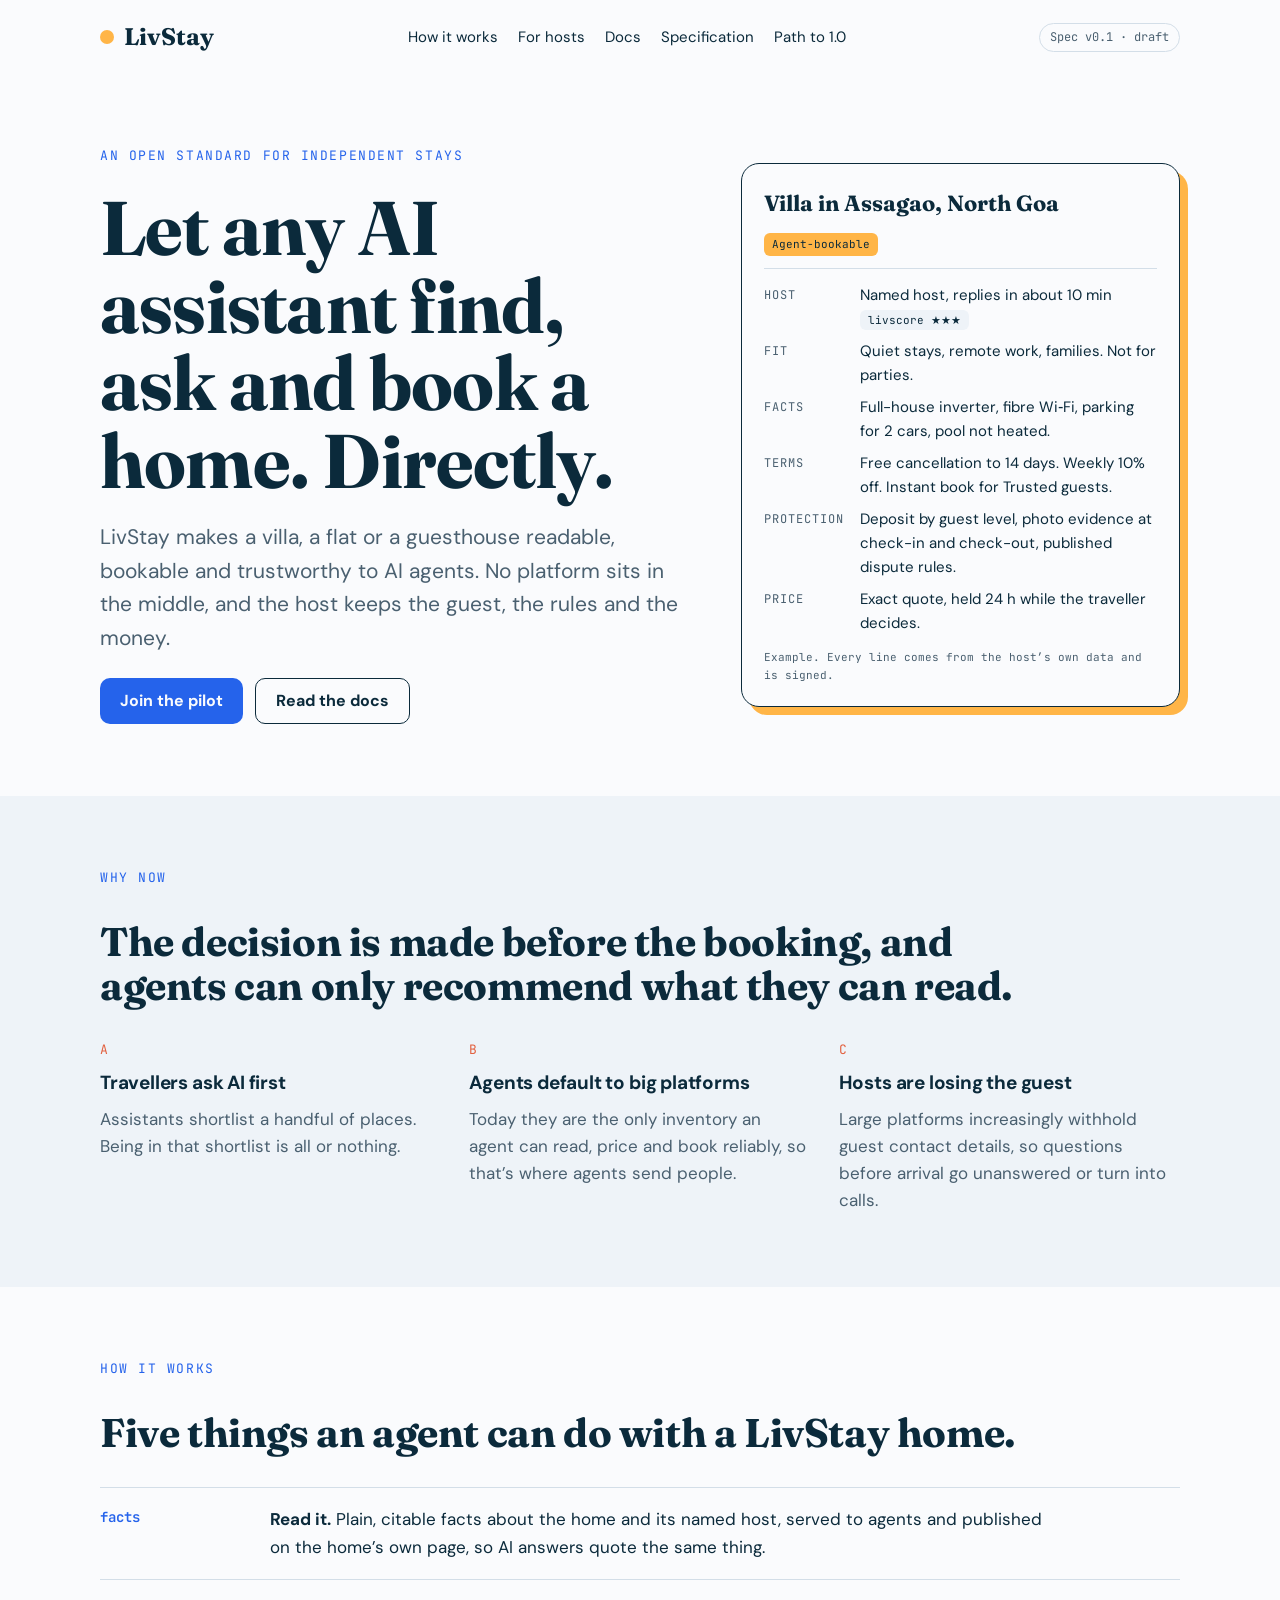
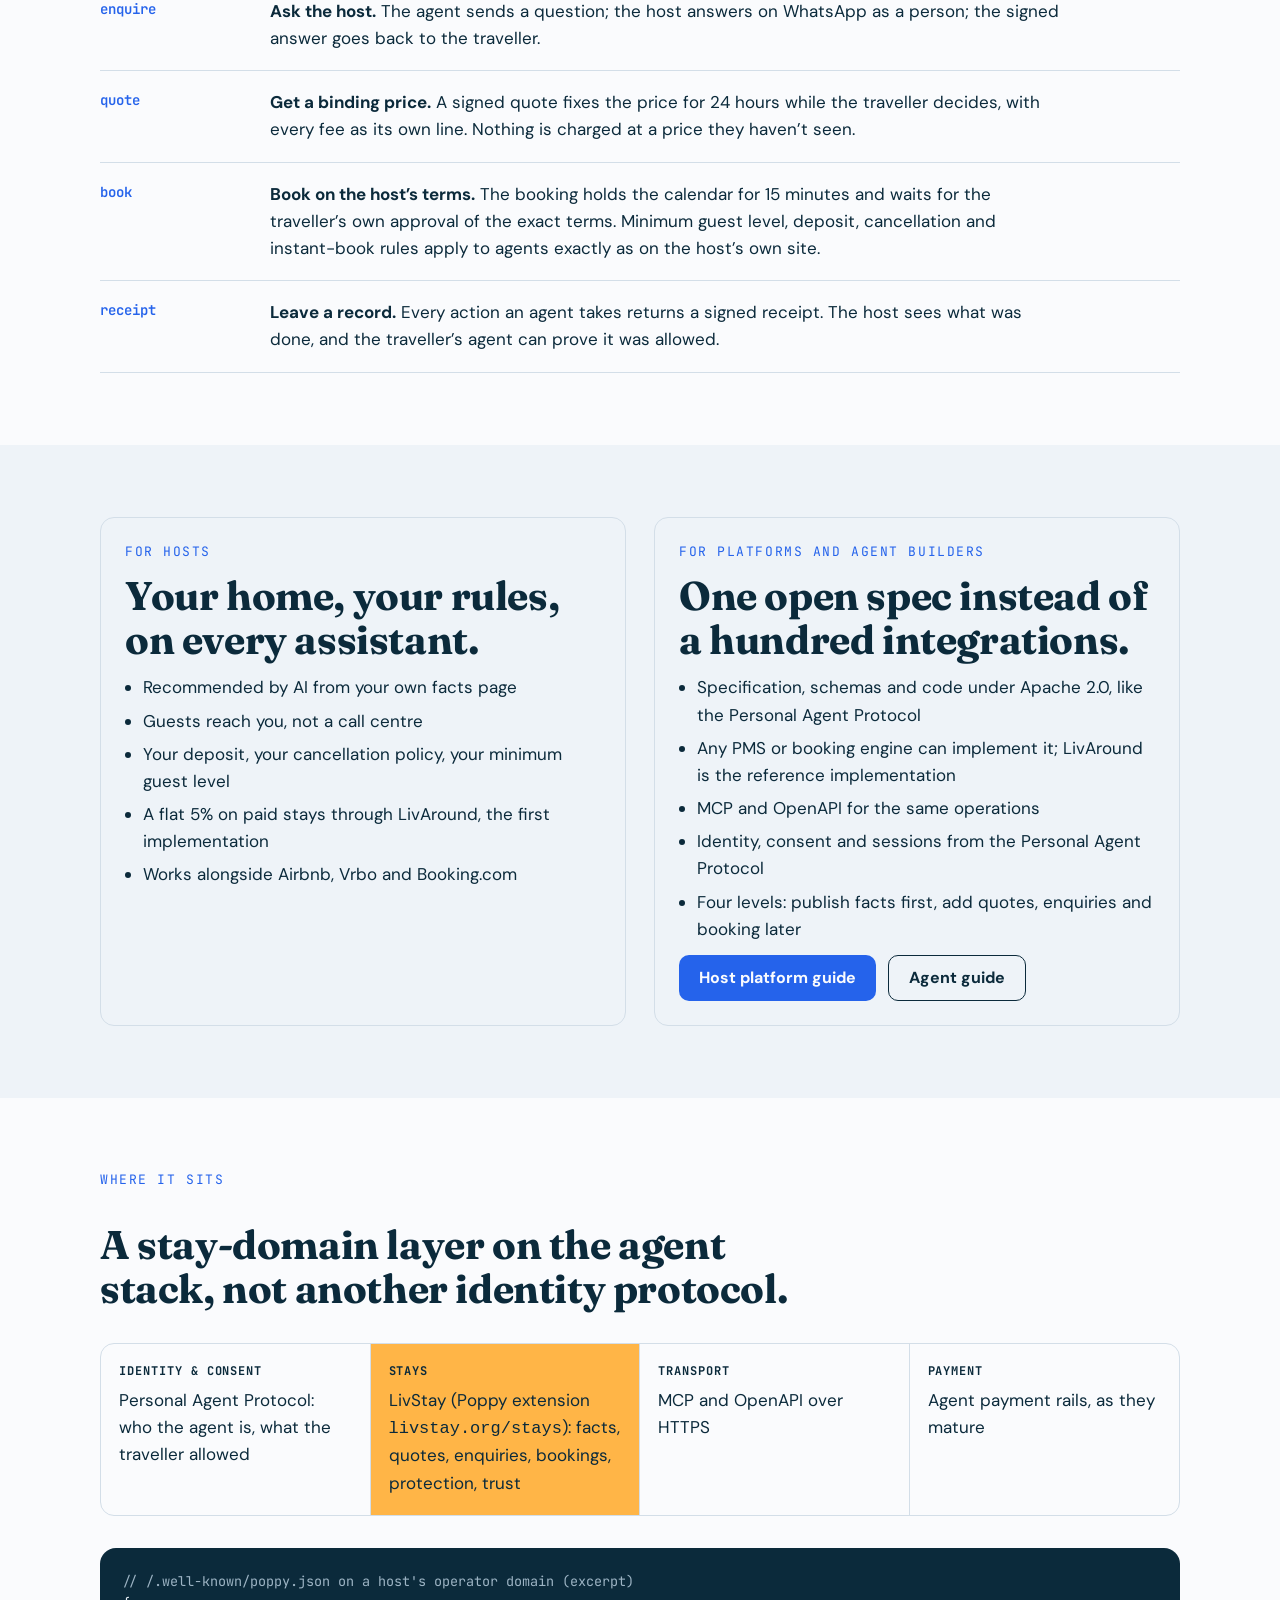
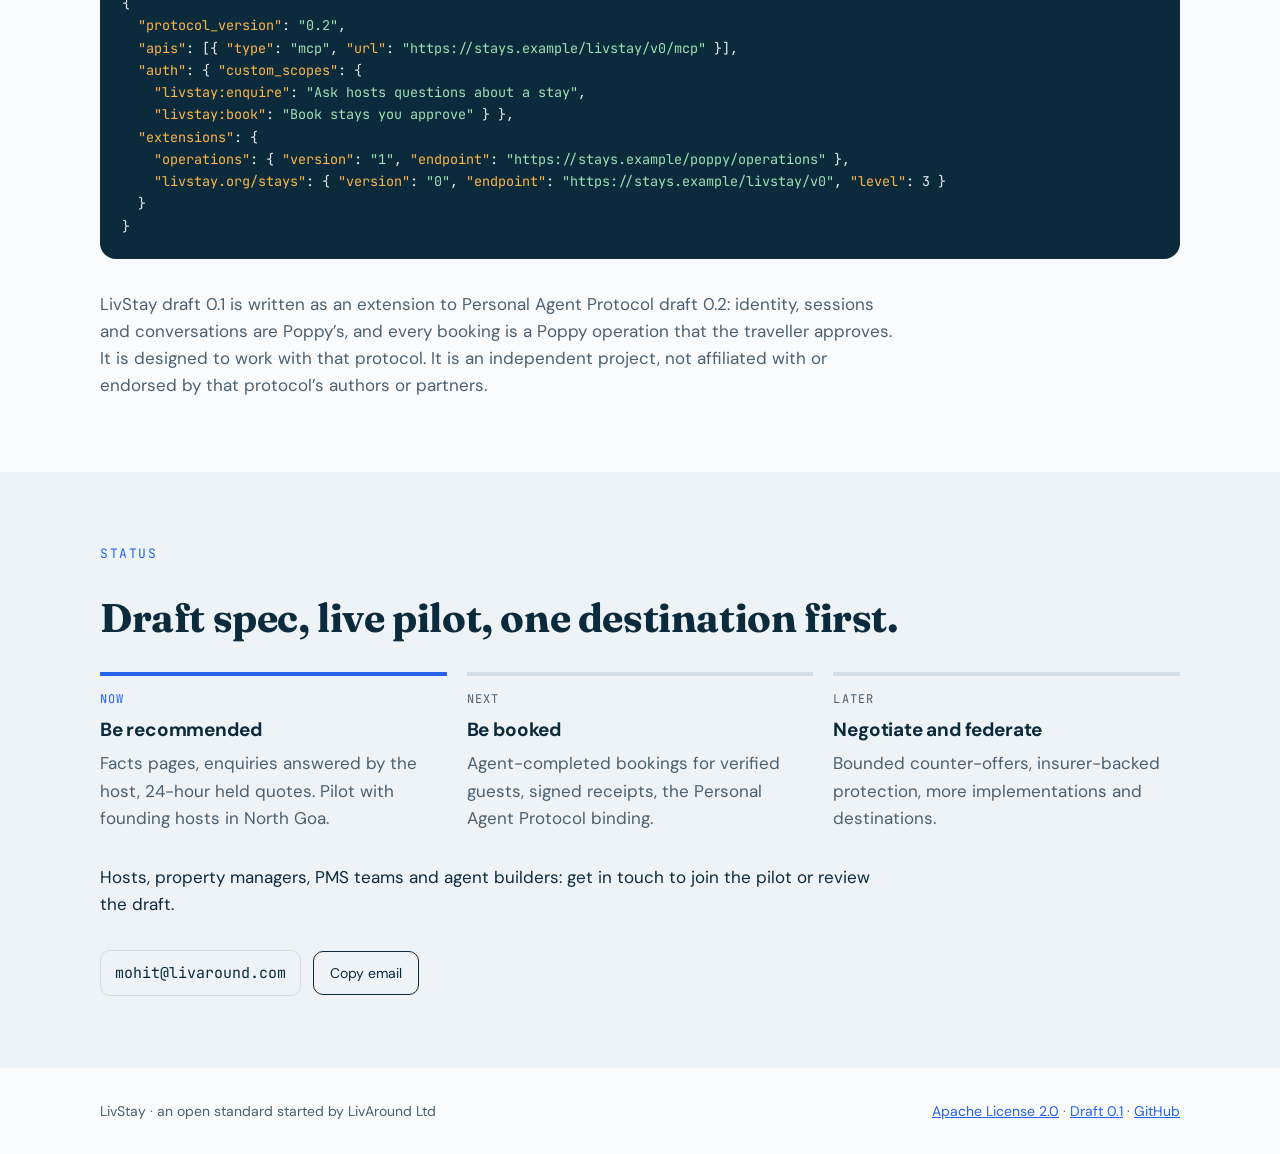
==== site/index.html @ ccd011f9 "Add LivStay draft 0.1, docs and the livstay.org site - spec/livstay-0.1.md: the specification, a Pop" ====
<!doctype html>
<html lang="en"><head><meta charset="utf-8"><meta name="viewport" content="width=device-width, initial-scale=1, viewport-fit=cover">
<link rel="canonical" href="https://livstay.org/">
<title>LivStay</title>
<meta name="claude:viewport-fit-sides" content="cover">
<meta name="description" content="LivStay is an open standard that makes independent homes readable, bookable and trustworthy to any AI assistant, with no platform in the middle.">
<link rel="preconnect" href="https://fonts.googleapis.com">
<link rel="stylesheet" href="https://fonts.googleapis.com/css2?family=Fraunces:opsz,wght@9..144,500;9..144,700&family=DM+Sans:opsz,wght@9..40,400;9..40,500;9..40,700&family=JetBrains+Mono:wght@400;600&display=swap">
<style>
html{padding-top:env(safe-area-inset-top,0px);padding-bottom:env(safe-area-inset-bottom,0px)}
/* Layout: one reading column with a wide "house facts" card and a manifest panel; sections as horizontal bands */
:root{
  --bg:#FAFBFD; --bg-2:#EEF3F8; --fg:#0B2A3B; --muted:#4A6070; --rule:#D3DEE8;
  --accent:#2563EB; --accent-ink:#FAFBFD; --sun:#FFB547; --sun-ink:#0B2A3B; --coral:#E2603F;
  --panel:#0B2A3B; --panel-fg:#E6EEF4; --panel-muted:#9DB4C4; --code-key:#FFB547; --code-str:#9FE0B6;
  --display:'Fraunces', Georgia, 'Times New Roman', serif;
  --body:'DM Sans', system-ui, -apple-system, 'Segoe UI', Arial, sans-serif;
  --mono:'JetBrains Mono', ui-monospace, 'Courier New', monospace;
}
@media (prefers-color-scheme: dark){:root:not([data-theme="light"]){
  --bg:#0A1C27; --bg-2:#0F2533; --fg:#E6EEF4; --muted:#A8BCCB; --rule:#24404F;
  --accent:#6EA0FF; --accent-ink:#0A1C27; --sun:#FFC46B; --sun-ink:#0A1C27; --coral:#FF8A6B;
  --panel:#122E3E; --panel-fg:#E6EEF4; --panel-muted:#9DB4C4; --code-key:#FFC46B; --code-str:#9FE0B6;
  color-scheme:dark }}
:root[data-theme="dark"]{
  --bg:#0A1C27; --bg-2:#0F2533; --fg:#E6EEF4; --muted:#A8BCCB; --rule:#24404F;
  --accent:#6EA0FF; --accent-ink:#0A1C27; --sun:#FFC46B; --sun-ink:#0A1C27; --coral:#FF8A6B;
  --panel:#122E3E; --panel-fg:#E6EEF4; --panel-muted:#9DB4C4; --code-key:#FFC46B; --code-str:#9FE0B6;
  color-scheme:dark }
*{box-sizing:border-box}
body{background:var(--bg);color:var(--fg);font-family:var(--body);font-size:17px;line-height:1.6;margin:0}
a{color:var(--accent)} a:focus-visible,button:focus-visible{outline:3px solid var(--sun);outline-offset:2px}
.band{padding-left:max(16px,env(safe-area-inset-left,0px));padding-right:max(16px,env(safe-area-inset-right,0px))}
.band.alt{background:var(--bg-2)}
.wrap{max-width:1080px;margin:0 auto;padding-block:72px;display:flex;flex-direction:column;gap:32px}
.eyebrow{font-family:var(--mono);font-size:13px;letter-spacing:.12em;text-transform:uppercase;color:var(--accent);margin:0}
h1,h2,h3{font-family:var(--display);font-weight:700;margin:0;text-wrap:balance;letter-spacing:-.01em}
h1{font-size:clamp(40px,6.2vw,76px);line-height:1.02}
h2{font-size:clamp(28px,3.4vw,40px);line-height:1.1}
h3{font-family:var(--body);font-size:19px;line-height:1.3}
p{margin:0;max-width:66ch}
.lede{font-size:clamp(18px,2vw,21px);color:var(--muted)}
.muted{color:var(--muted)}
nav.top .wrap{padding-block:18px;flex-direction:row;align-items:center;justify-content:space-between;gap:16px;flex-wrap:wrap}
.mark{font-family:var(--display);font-weight:700;font-size:24px;color:var(--fg);text-decoration:none;display:flex;align-items:center;gap:10px}
.mark i{width:14px;height:14px;border-radius:50%;background:var(--sun);display:inline-block}
.navlinks{display:flex;gap:20px;flex-wrap:wrap;font-size:15px}
.navlinks a{color:var(--fg);text-decoration:none}
.status{font-family:var(--mono);font-size:12px;padding:4px 10px;border:1px solid var(--rule);border-radius:999px;color:var(--muted)}
.hero{display:grid;grid-template-columns:minmax(0,1.15fr) minmax(0,.85fr);gap:48px;align-items:center}
@media (max-width:860px){.hero{grid-template-columns:minmax(0,1fr)}}
.hero-copy{display:flex;flex-direction:column;gap:22px;min-width:0}
.cta{display:flex;gap:12px;flex-wrap:wrap}
.btn{display:inline-flex;align-items:center;min-height:46px;padding:0 20px;border-radius:10px;font-weight:700;text-decoration:none;font-size:16px}
.btn.primary{background:var(--accent);color:var(--accent-ink)}
.btn.ghost{border:1.5px solid var(--fg);color:var(--fg)}
/* the house-facts card: the one bold object on the page */
.facts{background:var(--bg);border:1.5px solid var(--fg);border-radius:18px;padding:22px;display:flex;flex-direction:column;gap:14px;min-width:0;box-shadow:8px 8px 0 var(--sun)}
.facts header{display:flex;justify-content:space-between;align-items:baseline;gap:12px;border-bottom:1px solid var(--rule);padding-bottom:12px;flex-wrap:wrap}
.facts header b{font-family:var(--display);font-size:22px}
.facts dl{display:grid;grid-template-columns:auto minmax(0,1fr);gap:8px 16px;margin:0;font-size:15px}
.facts dt{font-family:var(--mono);font-size:12px;text-transform:uppercase;letter-spacing:.08em;color:var(--muted);padding-top:3px}
.facts dd{margin:0}
.chip{font-family:var(--mono);font-size:11px;padding:3px 8px;border-radius:6px;background:var(--bg-2);color:var(--fg)}
.chip.ok{background:var(--sun);color:var(--sun-ink)}
.facts small{font-family:var(--mono);font-size:11px;color:var(--muted)}
.grid3{display:grid;grid-template-columns:repeat(3,minmax(0,1fr));gap:28px}
.grid2{display:grid;grid-template-columns:repeat(2,minmax(0,1fr));gap:28px}
@media (max-width:760px){.grid3,.grid2{grid-template-columns:minmax(0,1fr)}}
.col{display:flex;flex-direction:column;gap:10px;min-width:0}
.col .n{font-family:var(--mono);font-size:13px;color:var(--coral)}
.flow{list-style:none;margin:0;padding:0;display:flex;flex-direction:column;border-top:1px solid var(--rule)}
.flow li{display:grid;grid-template-columns:150px minmax(0,1fr);gap:20px;padding:18px 0;border-bottom:1px solid var(--rule)}
@media (max-width:600px){.flow li{grid-template-columns:minmax(0,1fr);gap:6px}}
.flow code{font-family:var(--mono);font-size:14px;color:var(--accent);font-weight:600}
.panel{background:var(--panel);color:var(--panel-fg);border-radius:16px;padding:22px;overflow-x:auto;min-width:0}
.panel pre{margin:0;font-family:var(--mono);font-size:13.5px;line-height:1.65;white-space:pre}
.k{color:var(--code-key)} .s{color:var(--code-str)} .c{color:var(--panel-muted)}
.who{display:flex;flex-direction:column;gap:12px;padding:24px;border:1px solid var(--rule);border-radius:14px;min-width:0}
.who ul{margin:0;padding-left:18px;display:flex;flex-direction:column;gap:6px}
.stack{display:grid;grid-template-columns:repeat(4,minmax(0,1fr));gap:0;border:1px solid var(--rule);border-radius:14px;overflow:hidden}
@media (max-width:760px){.stack{grid-template-columns:minmax(0,1fr)}}
.stack div{padding:18px;border-right:1px solid var(--rule);display:flex;flex-direction:column;gap:6px;min-width:0}
.stack div:last-child{border-right:none}
@media (max-width:760px){.stack div{border-right:none;border-bottom:1px solid var(--rule)}.stack div:last-child{border-bottom:none}}
.stack div.us{background:var(--sun);color:var(--sun-ink)}
.stack b{font-family:var(--mono);font-size:12px;text-transform:uppercase;letter-spacing:.08em}
.roadmap{display:grid;grid-template-columns:repeat(3,minmax(0,1fr));gap:20px}
@media (max-width:760px){.roadmap{grid-template-columns:minmax(0,1fr)}}
.phase{border-top:4px solid var(--rule);padding-top:14px;display:flex;flex-direction:column;gap:8px}
.phase.now{border-top-color:var(--accent)}
.phase .tag{font-family:var(--mono);font-size:12px;letter-spacing:.1em;color:var(--muted)}
.phase.now .tag{color:var(--accent)}
.contact{display:flex;gap:12px;align-items:center;flex-wrap:wrap}
.contact code{font-family:var(--mono);font-size:15px;padding:10px 14px;border:1px solid var(--rule);border-radius:10px;user-select:all}
button.copy{font:inherit;font-size:14px;min-height:44px;padding:0 16px;border-radius:10px;border:1.5px solid var(--fg);background:transparent;color:var(--fg);cursor:pointer}
footer .wrap{padding-block:32px;flex-direction:row;justify-content:space-between;flex-wrap:wrap;gap:12px;font-size:14px;color:var(--muted)}
</style>

<nav class="top band"><div class="wrap">
  <a class="mark" href="#top"><i aria-hidden="true"></i>LivStay</a>
  <div class="navlinks"><a href="#how">How it works</a><a href="#hosts">For hosts</a><a href="docs/introduction.html">Docs</a><a href="docs/specification.html">Specification</a><a href="docs/path-to-1.html">Path to 1.0</a></div>
  <span class="status">Spec v0.1 · draft</span>
</div></nav>

<header class="band" id="top"><div class="wrap">
  <div class="hero">
    <div class="hero-copy">
      <p class="eyebrow">An open standard for independent stays</p>
      <h1>Let any AI assistant find, ask and book a home. Directly.</h1>
      <p class="lede">LivStay makes a villa, a flat or a guesthouse readable, bookable and trustworthy to AI agents. No platform sits in the middle, and the host keeps the guest, the rules and the money.</p>
      <div class="cta">
        <a class="btn primary" href="#status">Join the pilot</a>
        <a class="btn ghost" href="docs/introduction.html">Read the docs</a>
      </div>
    </div>
    <article class="facts" aria-label="Example: what an agent reads about a home">
      <header><b>Villa in Assagao, North Goa</b><span class="chip ok">Agent-bookable</span></header>
      <dl>
        <dt>Host</dt><dd>Named host, replies in about 10 min <span class="chip">livscore ★★★</span></dd>
        <dt>Fit</dt><dd>Quiet stays, remote work, families. Not for parties.</dd>
        <dt>Facts</dt><dd>Full-house inverter, fibre Wi‑Fi, parking for 2 cars, pool not heated.</dd>
        <dt>Terms</dt><dd>Free cancellation to 14 days. Weekly 10% off. Instant book for Trusted guests.</dd>
        <dt>Protection</dt><dd>Deposit by guest level, photo evidence at check-in and check-out, published dispute rules.</dd>
        <dt>Price</dt><dd>Exact quote, held 24 h while the traveller decides.</dd>
      </dl>
      <small>Example. Every line comes from the host’s own data and is signed.</small>
    </article>
  </div>
</div></header>

<section class="band alt" aria-labelledby="why-h"><div class="wrap">
  <p class="eyebrow">Why now</p>
  <h2 id="why-h">The decision is made before the booking, and agents can only recommend what they can read.</h2>
  <div class="grid3">
    <div class="col"><span class="n">A</span><h3>Travellers ask AI first</h3><p class="muted">Assistants shortlist a handful of places. Being in that shortlist is all or nothing.</p></div>
    <div class="col"><span class="n">B</span><h3>Agents default to big platforms</h3><p class="muted">Today they are the only inventory an agent can read, price and book reliably, so that’s where agents send people.</p></div>
    <div class="col"><span class="n">C</span><h3>Hosts are losing the guest</h3><p class="muted">Large platforms increasingly withhold guest contact details, so questions before arrival go unanswered or turn into calls.</p></div>
  </div>
</div></section>

<section class="band" id="how" aria-labelledby="how-h"><div class="wrap">
  <p class="eyebrow">How it works</p>
  <h2 id="how-h">Five things an agent can do with a LivStay home.</h2>
  <ol class="flow">
    <li><code>facts</code><p><b>Read it.</b> Plain, citable facts about the home and its named host, served to agents and published on the home’s own page, so AI answers quote the same thing.</p></li>
    <li><code>enquire</code><p><b>Ask the host.</b> The agent sends a question; the host answers on WhatsApp as a person; the signed answer goes back to the traveller.</p></li>
    <li><code>quote</code><p><b>Get a binding price.</b> A signed quote fixes the price for 24 hours while the traveller decides, with every fee as its own line. Nothing is charged at a price they haven’t seen.</p></li>
    <li><code>book</code><p><b>Book on the host’s terms.</b> The booking holds the calendar for 15 minutes and waits for the traveller’s own approval of the exact terms. Minimum guest level, deposit, cancellation and instant-book rules apply to agents exactly as on the host’s own site.</p></li>
    <li><code>receipt</code><p><b>Leave a record.</b> Every action an agent takes returns a signed receipt. The host sees what was done, and the traveller’s agent can prove it was allowed.</p></li>
  </ol>
</div></section>

<section class="band alt" id="hosts" aria-labelledby="hosts-h"><div class="wrap">
  <div class="grid2">
    <div class="who">
      <p class="eyebrow">For hosts</p>
      <h2 id="hosts-h">Your home, your rules, on every assistant.</h2>
      <ul>
        <li>Recommended by AI from your own facts page</li>
        <li>Guests reach you, not a call centre</li>
        <li>Your deposit, your cancellation policy, your minimum guest level</li>
        <li>A flat 5% on paid stays through LivAround, the first implementation</li>
        <li>Works alongside Airbnb, Vrbo and Booking.com</li>
      </ul>
    </div>
    <div class="who" id="builders">
      <p class="eyebrow">For platforms and agent builders</p>
      <h2>One open spec instead of a hundred integrations.</h2>
      <ul>
        <li>Specification, schemas and code under Apache 2.0, like the Personal Agent Protocol</li>
        <li>Any PMS or booking engine can implement it; LivAround is the reference implementation</li>
        <li>MCP and OpenAPI for the same operations</li>
        <li>Identity, consent and sessions from the Personal Agent Protocol</li>
        <li>Four levels: publish facts first, add quotes, enquiries and booking later</li>
      </ul>
      <div class="cta"><a class="btn primary" href="docs/guide-host-platforms.html">Host platform guide</a><a class="btn ghost" href="docs/guide-agents.html">Agent guide</a></div>
    </div>
  </div>
</div></section>

<section class="band" aria-labelledby="stack-h"><div class="wrap">
  <p class="eyebrow">Where it sits</p>
  <h2 id="stack-h">A stay-domain layer on the agent stack, not another identity protocol.</h2>
  <div class="stack" role="list">
    <div role="listitem"><b>Identity & consent</b><span>Personal Agent Protocol: who the agent is, what the traveller allowed</span></div>
    <div role="listitem" class="us"><b>Stays</b><span>LivStay (Poppy extension <code>livstay.org/stays</code>): facts, quotes, enquiries, bookings, protection, trust</span></div>
    <div role="listitem"><b>Transport</b><span>MCP and OpenAPI over HTTPS</span></div>
    <div role="listitem"><b>Payment</b><span>Agent payment rails, as they mature</span></div>
  </div>
  <div class="panel" aria-label="Example discovery file">
<pre><span class="c">// /.well-known/poppy.json on a host's operator domain (excerpt)</span>
{
  <span class="k">"protocol_version"</span>: <span class="s">"0.2"</span>,
  <span class="k">"apis"</span>: [{ <span class="k">"type"</span>: <span class="s">"mcp"</span>, <span class="k">"url"</span>: <span class="s">"https://stays.example/livstay/v0/mcp"</span> }],
  <span class="k">"auth"</span>: { <span class="k">"custom_scopes"</span>: {
    <span class="k">"livstay:enquire"</span>: <span class="s">"Ask hosts questions about a stay"</span>,
    <span class="k">"livstay:book"</span>: <span class="s">"Book stays you approve"</span> } },
  <span class="k">"extensions"</span>: {
    <span class="k">"operations"</span>: { <span class="k">"version"</span>: <span class="s">"1"</span>, <span class="k">"endpoint"</span>: <span class="s">"https://stays.example/poppy/operations"</span> },
    <span class="k">"livstay.org/stays"</span>: { <span class="k">"version"</span>: <span class="s">"0"</span>, <span class="k">"endpoint"</span>: <span class="s">"https://stays.example/livstay/v0"</span>, <span class="k">"level"</span>: 3 }
  }
}</pre>
  </div>
  <p class="muted">LivStay draft 0.1 is written as an extension to Personal Agent Protocol draft 0.2: identity, sessions and conversations are Poppy’s, and every booking is a Poppy operation that the traveller approves. It is designed to work with that protocol. It is an independent project, not affiliated with or endorsed by that protocol’s authors or partners.</p>
</div></section>

<section class="band alt" id="status" aria-labelledby="status-h"><div class="wrap">
  <p class="eyebrow">Status</p>
  <h2 id="status-h">Draft spec, live pilot, one destination first.</h2>
  <div class="roadmap">
    <div class="phase now"><span class="tag">NOW</span><h3>Be recommended</h3><p class="muted">Facts pages, enquiries answered by the host, 24-hour held quotes. Pilot with founding hosts in North Goa.</p></div>
    <div class="phase"><span class="tag">NEXT</span><h3>Be booked</h3><p class="muted">Agent-completed bookings for verified guests, signed receipts, the Personal Agent Protocol binding.</p></div>
    <div class="phase"><span class="tag">LATER</span><h3>Negotiate and federate</h3><p class="muted">Bounded counter-offers, insurer-backed protection, more implementations and destinations.</p></div>
  </div>
  <p>Hosts, property managers, PMS teams and agent builders: get in touch to join the pilot or review the draft.</p>
  <div class="contact">
    <code id="email">mohit@livaround.com</code>
    <button class="copy" id="copy" type="button">Copy email</button>
    <span class="muted" id="copied" aria-live="polite"></span>
  </div>
</div></section>

<footer class="band"><div class="wrap">
  <span>LivStay · an open standard started by LivAround Ltd</span>
  <span><a href="docs/license.html">Apache License 2.0</a> · <a href="docs/specification.html">Draft 0.1</a> · <a href="https://github.com/livaroundltd/livstay">GitHub</a></span>
</div></footer>

<script>
document.getElementById('copy').addEventListener('click', function(){
  var t = document.getElementById('email').textContent, msg = document.getElementById('copied');
  try {
    navigator.clipboard.writeText(t).then(function(){ msg.textContent = 'Copied'; }, function(){ sel(); });
  } catch(e){ sel(); }
  function sel(){ var r = document.createRange(); r.selectNodeContents(document.getElementById('email')); var s = getSelection(); s.removeAllRanges(); s.addRange(r); msg.textContent = 'Selected, press Ctrl or Cmd + C'; }
});
</script>

</html>
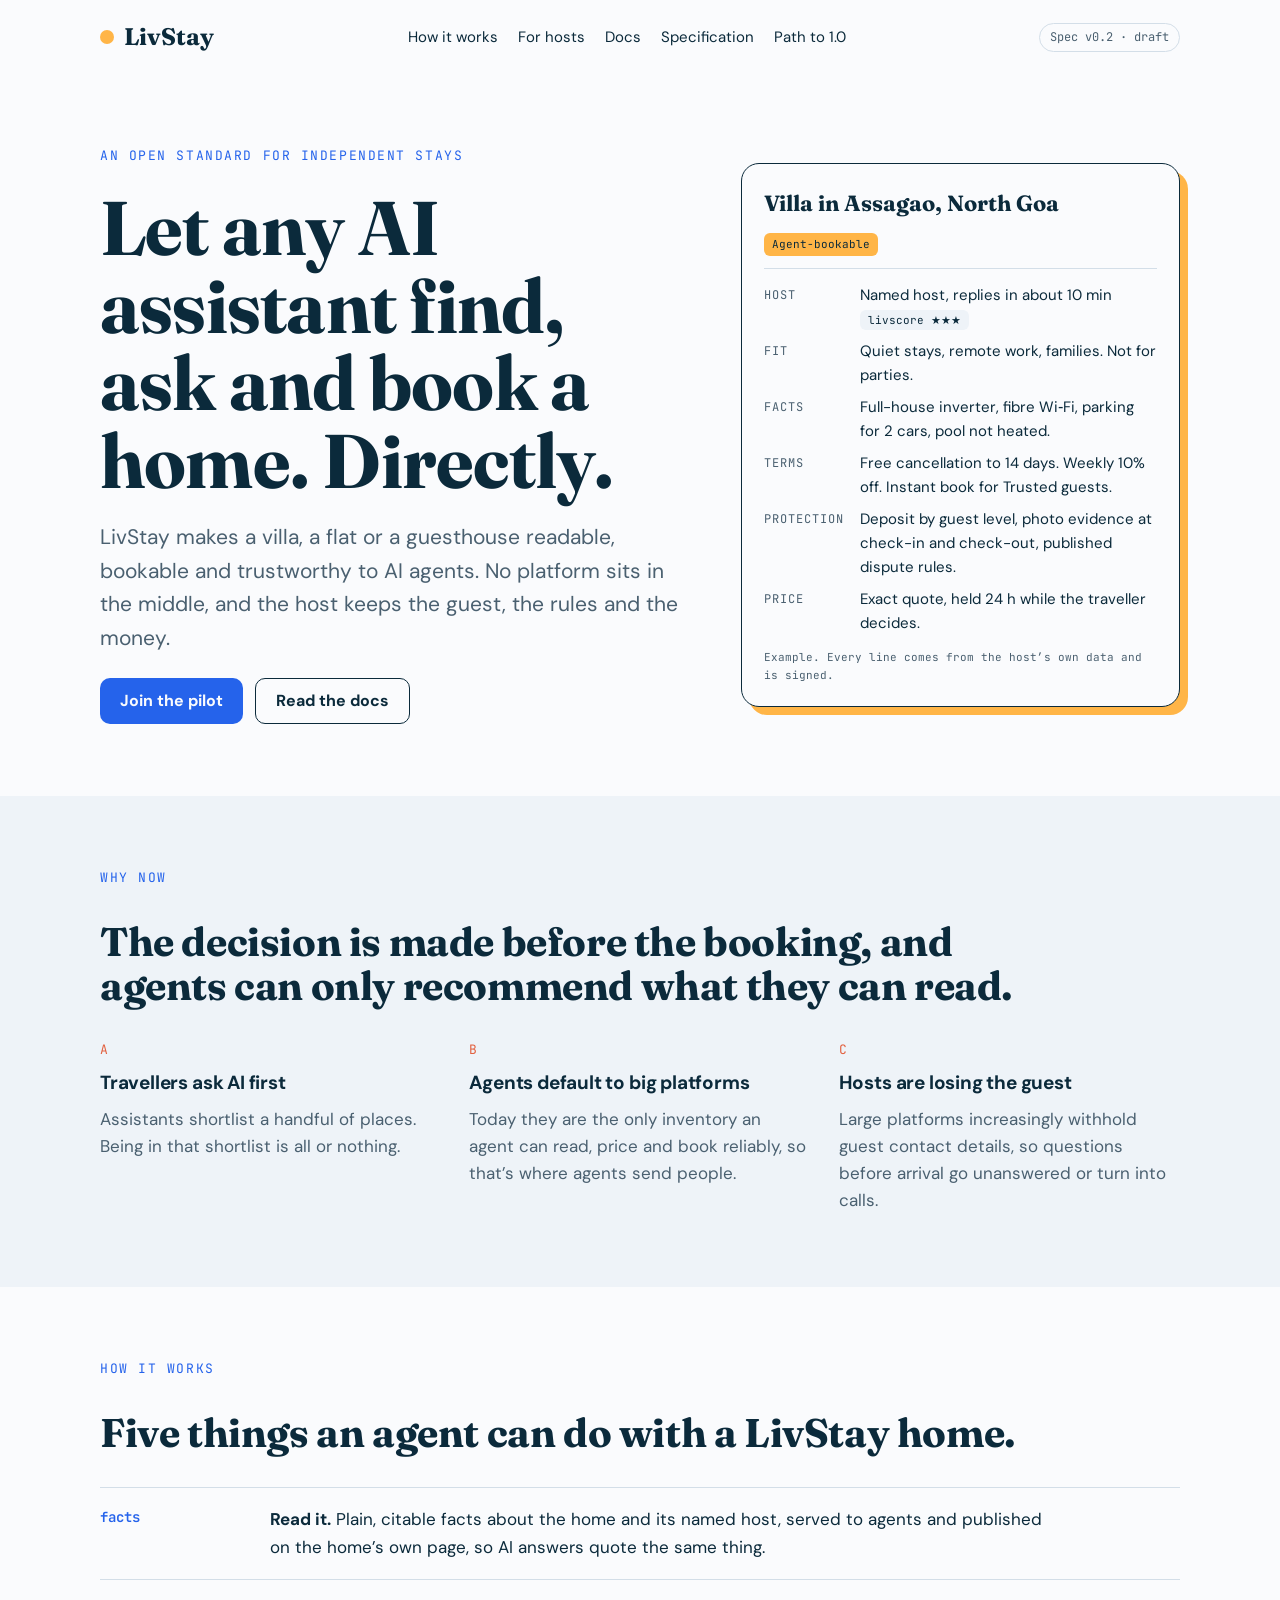
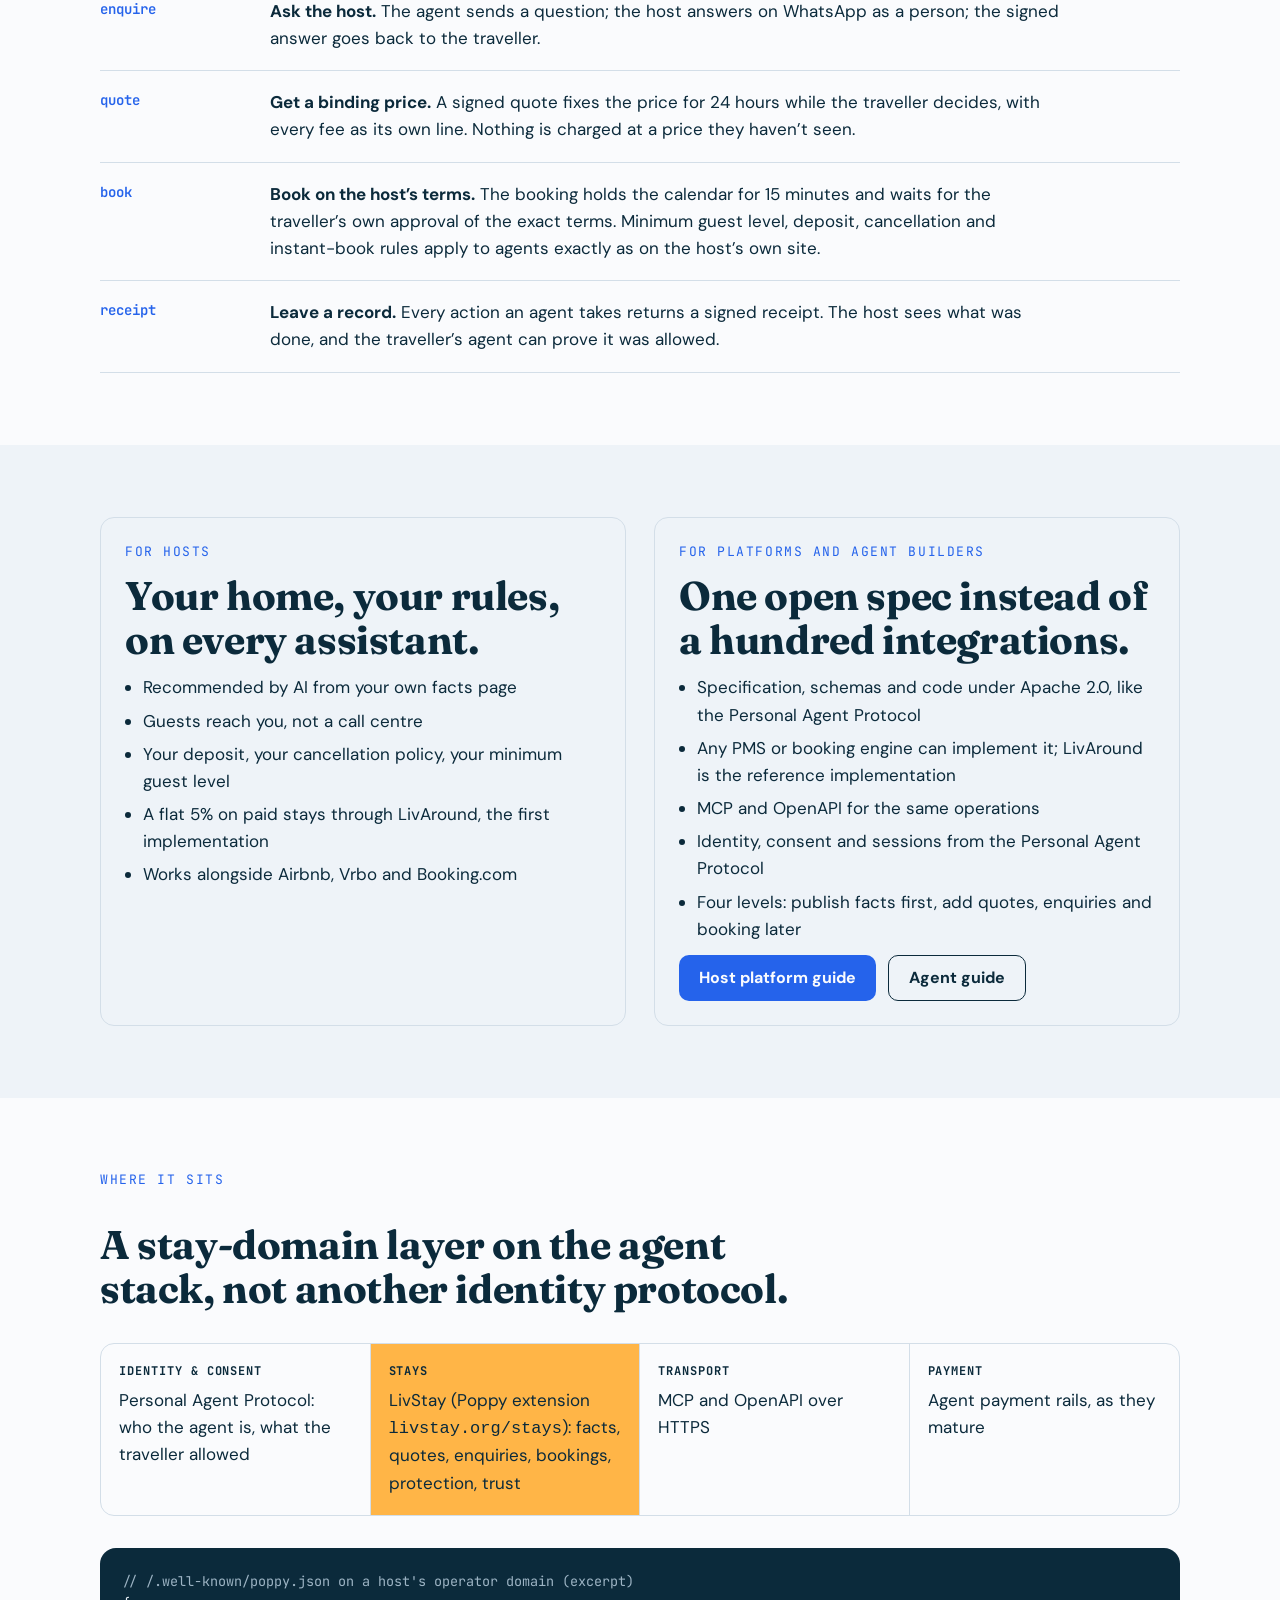
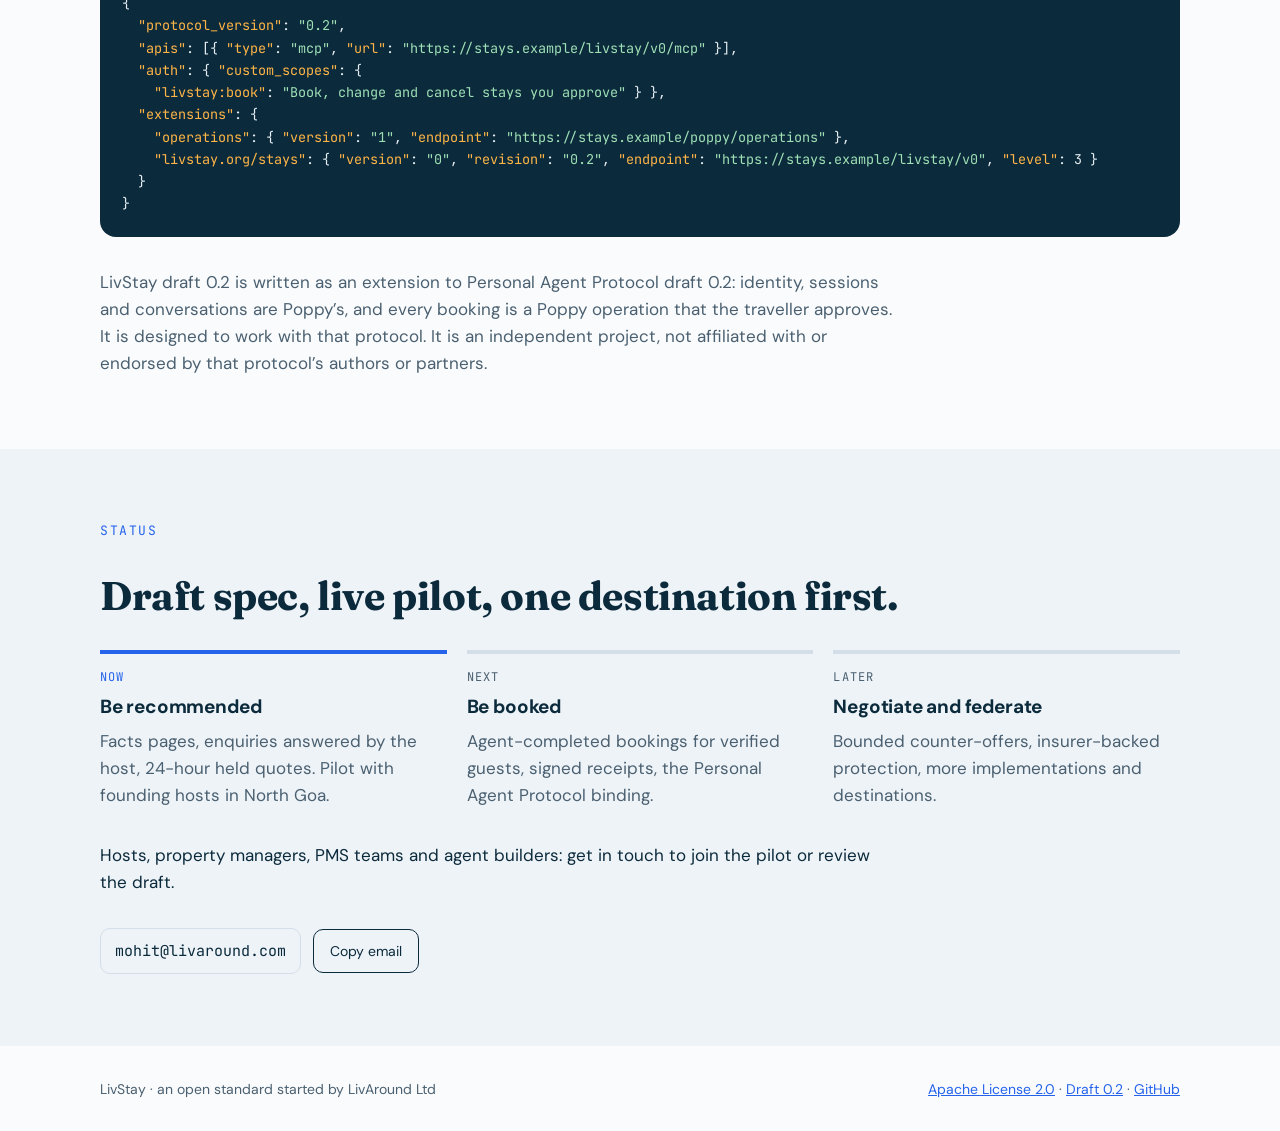
==== commit 61eac8a0: "LivStay draft 0.2: Poppy-aligned access, completion, wire format, conformance Addresses the interope" ====
--- a/site/index.html
+++ b/site/index.html
@@ -100,7 +100,7 @@
 <nav class="top band"><div class="wrap">
   <a class="mark" href="#top"><i aria-hidden="true"></i>LivStay</a>
   <div class="navlinks"><a href="#how">How it works</a><a href="#hosts">For hosts</a><a href="docs/introduction.html">Docs</a><a href="docs/specification.html">Specification</a><a href="docs/path-to-1.html">Path to 1.0</a></div>
-  <span class="status">Spec v0.1 · draft</span>
+  <span class="status">Spec v0.2 · draft</span>
 </div></nav>
 
 <header class="band" id="top"><div class="wrap">
@@ -194,15 +194,14 @@
   <span class="k">"protocol_version"</span>: <span class="s">"0.2"</span>,
   <span class="k">"apis"</span>: [{ <span class="k">"type"</span>: <span class="s">"mcp"</span>, <span class="k">"url"</span>: <span class="s">"https://stays.example/livstay/v0/mcp"</span> }],
   <span class="k">"auth"</span>: { <span class="k">"custom_scopes"</span>: {
-    <span class="k">"livstay:enquire"</span>: <span class="s">"Ask hosts questions about a stay"</span>,
-    <span class="k">"livstay:book"</span>: <span class="s">"Book stays you approve"</span> } },
+    <span class="k">"livstay:book"</span>: <span class="s">"Book, change and cancel stays you approve"</span> } },
   <span class="k">"extensions"</span>: {
     <span class="k">"operations"</span>: { <span class="k">"version"</span>: <span class="s">"1"</span>, <span class="k">"endpoint"</span>: <span class="s">"https://stays.example/poppy/operations"</span> },
-    <span class="k">"livstay.org/stays"</span>: { <span class="k">"version"</span>: <span class="s">"0"</span>, <span class="k">"endpoint"</span>: <span class="s">"https://stays.example/livstay/v0"</span>, <span class="k">"level"</span>: 3 }
+    <span class="k">"livstay.org/stays"</span>: { <span class="k">"version"</span>: <span class="s">"0"</span>, <span class="k">"revision"</span>: <span class="s">"0.2"</span>, <span class="k">"endpoint"</span>: <span class="s">"https://stays.example/livstay/v0"</span>, <span class="k">"level"</span>: 3 }
   }
 }</pre>
   </div>
-  <p class="muted">LivStay draft 0.1 is written as an extension to Personal Agent Protocol draft 0.2: identity, sessions and conversations are Poppy’s, and every booking is a Poppy operation that the traveller approves. It is designed to work with that protocol. It is an independent project, not affiliated with or endorsed by that protocol’s authors or partners.</p>
+  <p class="muted">LivStay draft 0.2 is written as an extension to Personal Agent Protocol draft 0.2: identity, sessions and conversations are Poppy’s, and every booking is a Poppy operation that the traveller approves. It is designed to work with that protocol. It is an independent project, not affiliated with or endorsed by that protocol’s authors or partners.</p>
 </div></section>
 
 <section class="band alt" id="status" aria-labelledby="status-h"><div class="wrap">
@@ -223,7 +222,7 @@
 
 <footer class="band"><div class="wrap">
   <span>LivStay · an open standard started by LivAround Ltd</span>
-  <span><a href="docs/license.html">Apache License 2.0</a> · <a href="docs/specification.html">Draft 0.1</a> · <a href="https://github.com/livaroundltd/livstay">GitHub</a></span>
+  <span><a href="docs/license.html">Apache License 2.0</a> · <a href="docs/specification.html">Draft 0.2</a> · <a href="https://github.com/livaroundltd/livstay">GitHub</a></span>
 </div></footer>
 
 <script>
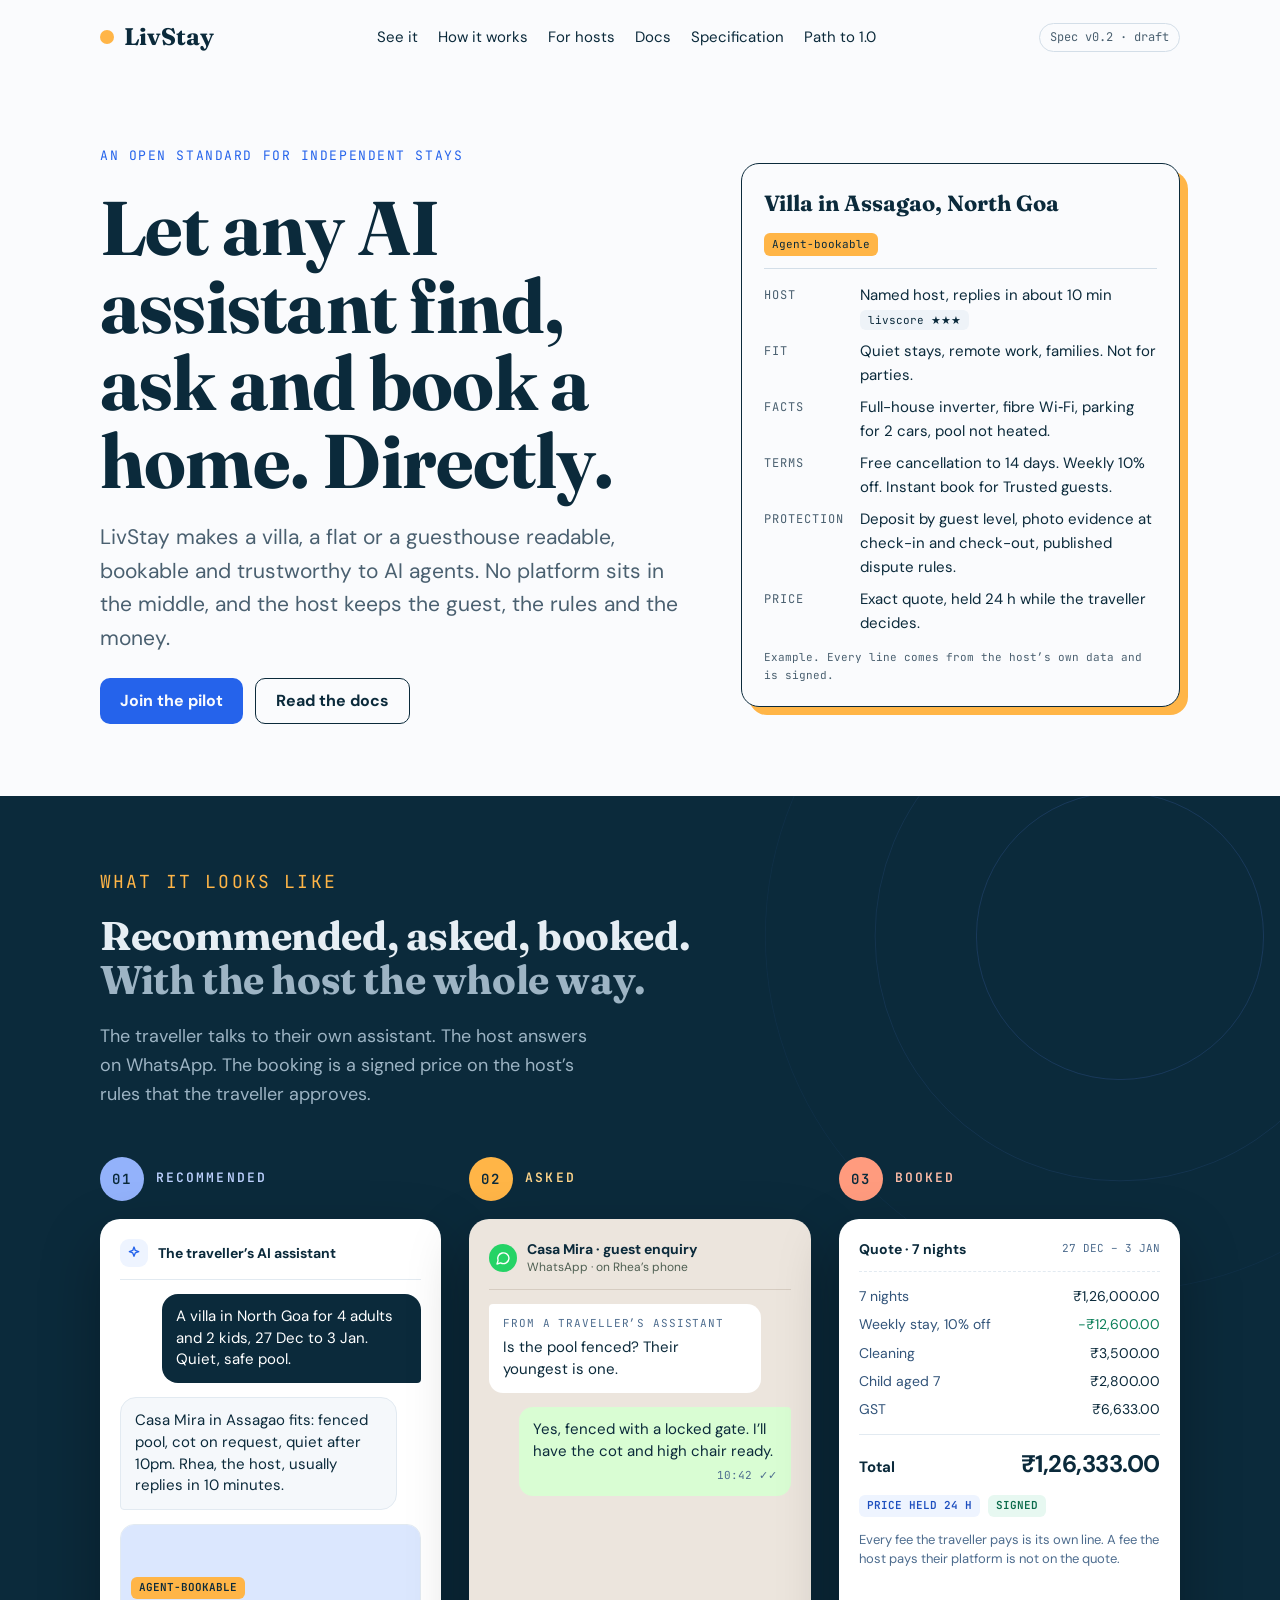
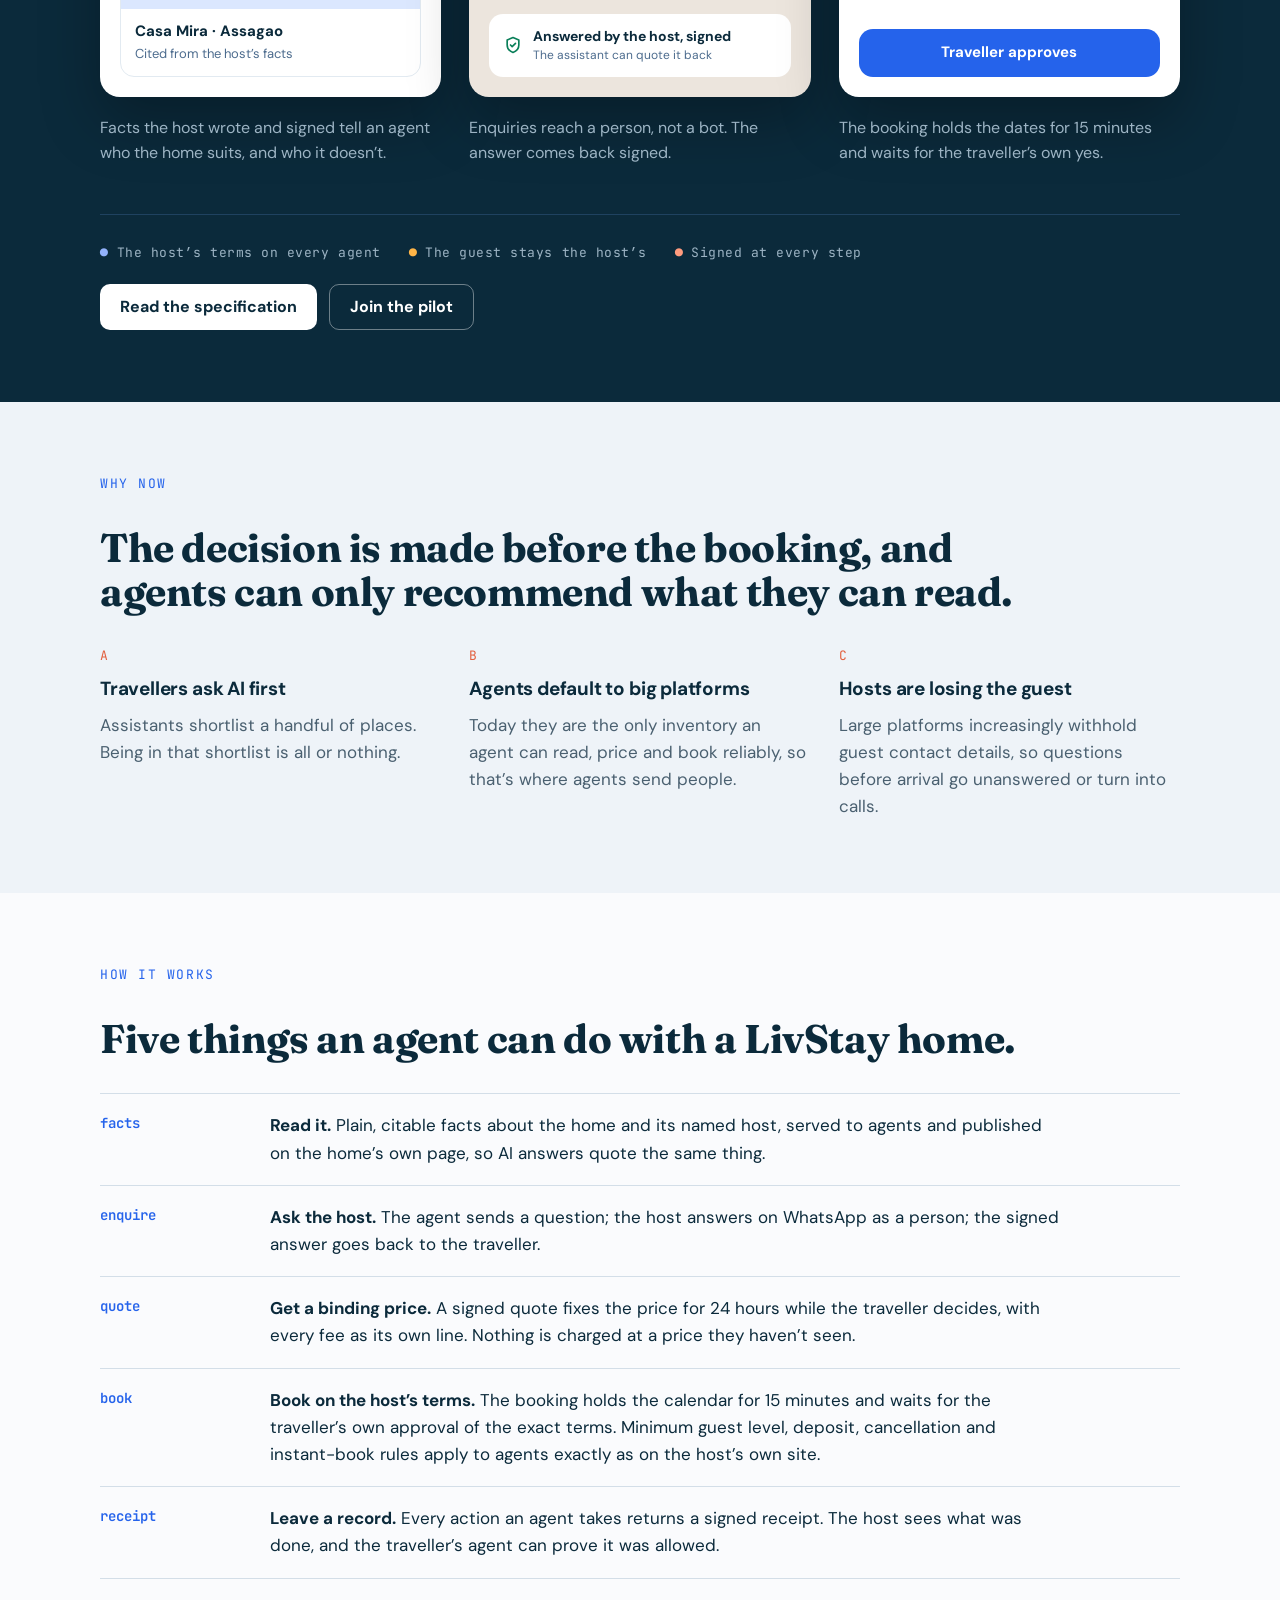
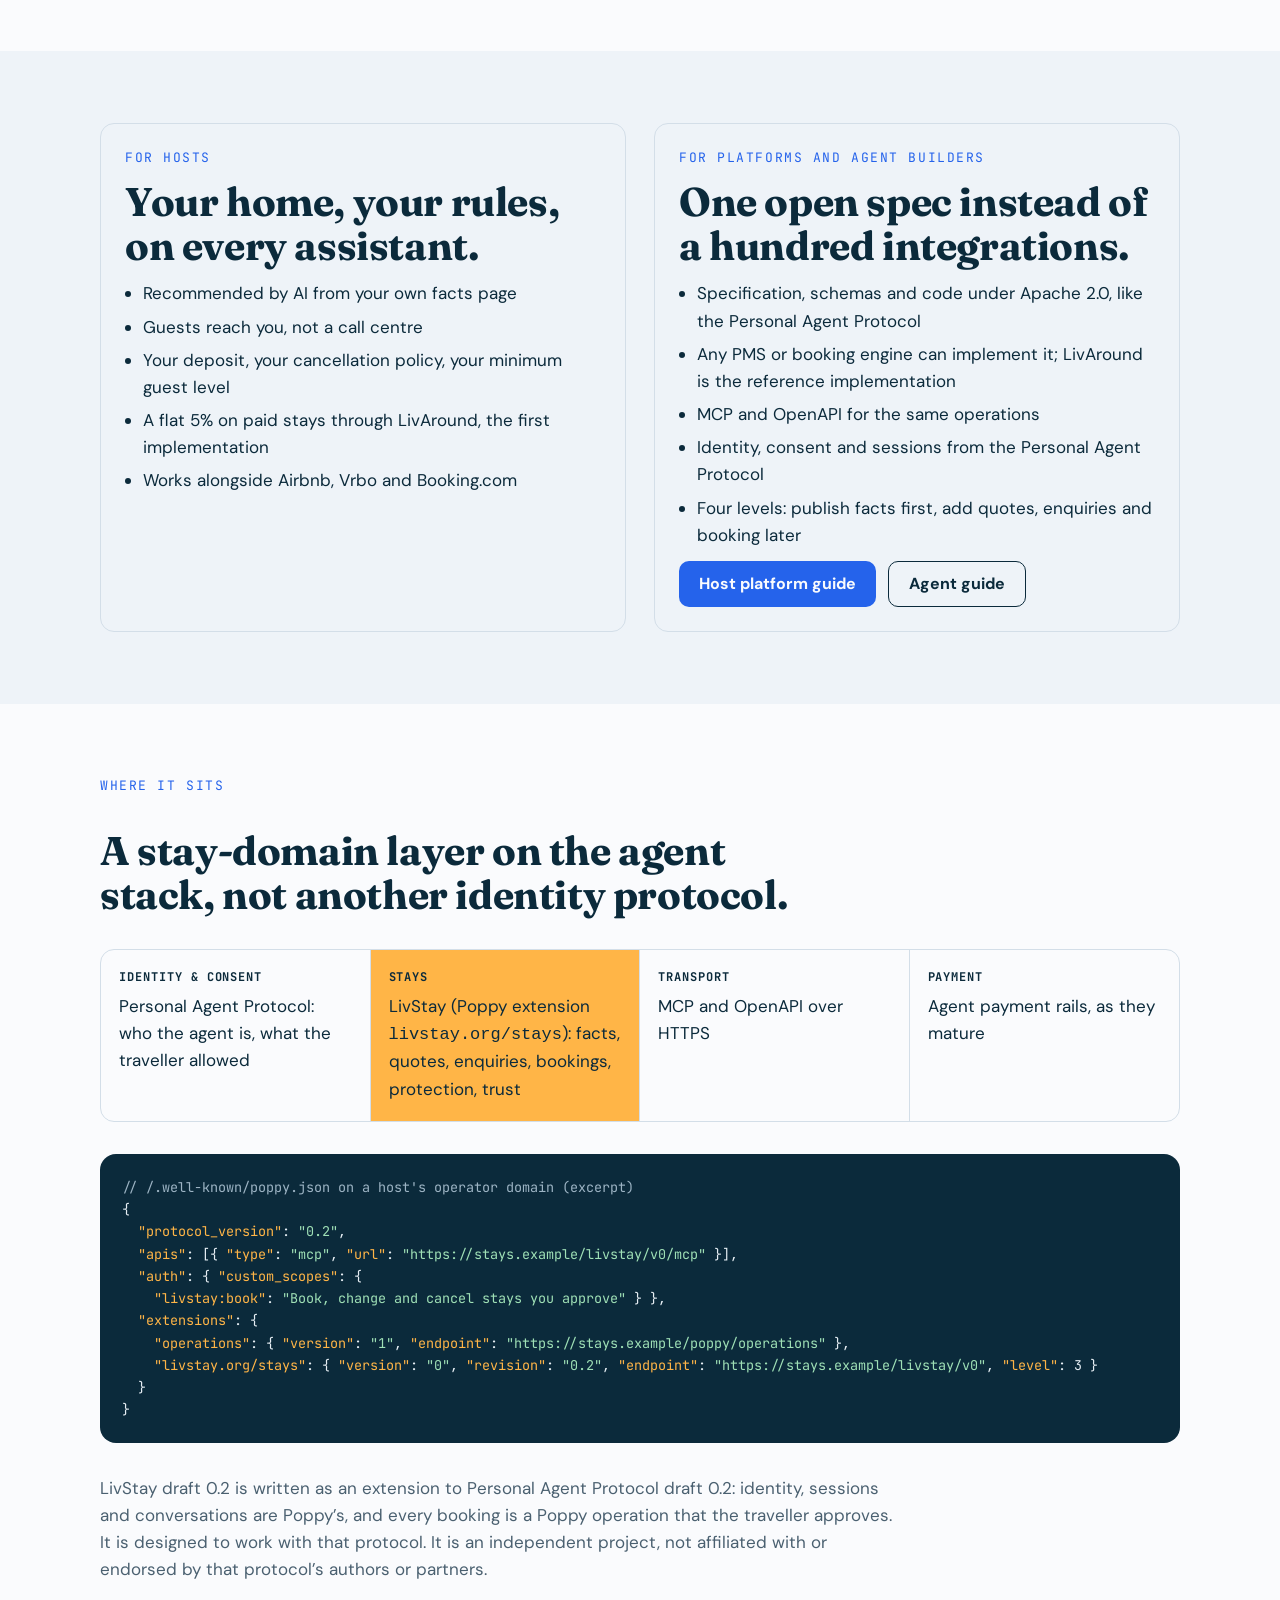
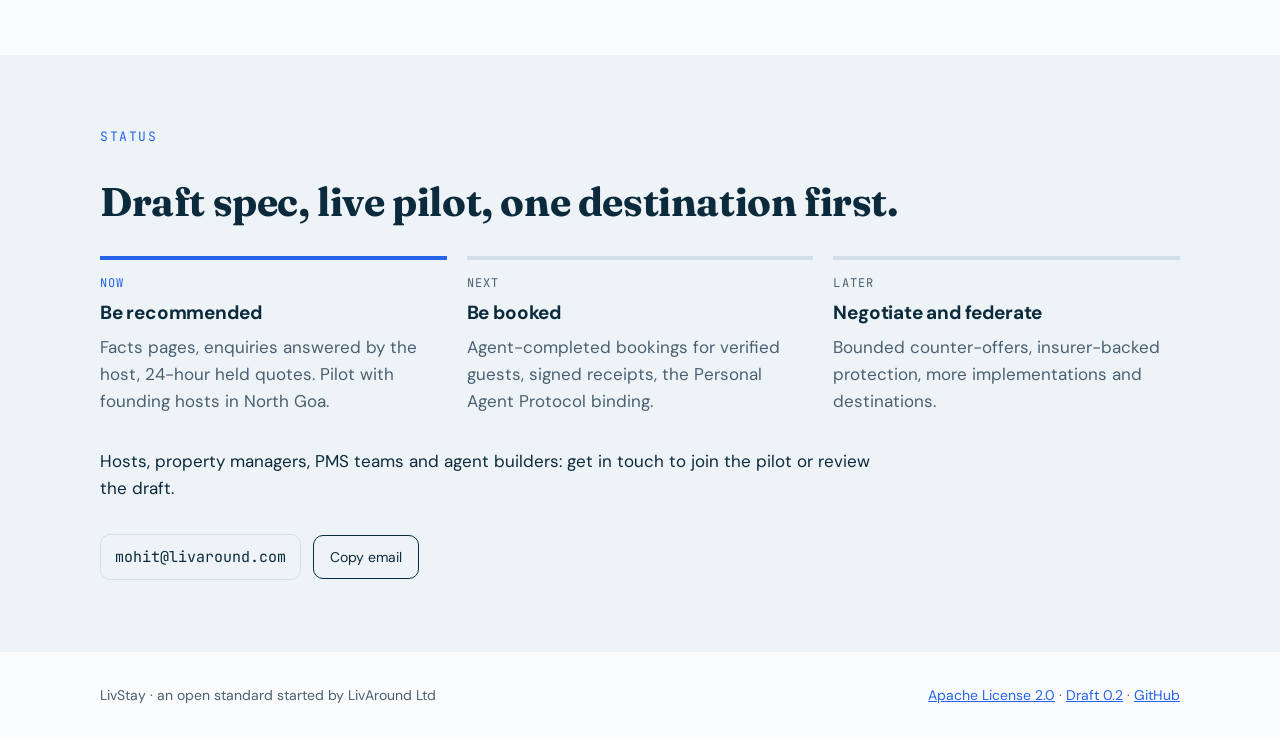
==== commit 6a21bab6: "site: add the 'Recommended, asked, booked' section to the homepage Ports the LivStay section redesig" ====
--- a/site/index.html
+++ b/site/index.html
@@ -94,12 +94,63 @@
 .contact{display:flex;gap:12px;align-items:center;flex-wrap:wrap}
 .contact code{font-family:var(--mono);font-size:15px;padding:10px 14px;border:1px solid var(--rule);border-radius:10px;user-select:all}
 button.copy{font:inherit;font-size:14px;min-height:44px;padding:0 16px;border-radius:10px;border:1.5px solid var(--fg);background:transparent;color:var(--fg);cursor:pointer}
+/* journey band: a traveller's assistant, the host's WhatsApp, the signed quote. The three cards are
+   specimens of other surfaces, so they keep their own light colours in both themes. */
+.journey{background:var(--panel);color:var(--panel-fg);position:relative;overflow:hidden}
+.journey .wrap{position:relative;gap:48px}
+.journey .eyebrow{color:var(--sun)}
+.journey h2 .soft{display:block;color:var(--panel-muted)}
+.j-head{display:flex;flex-wrap:wrap;justify-content:space-between;align-items:flex-end;gap:20px 56px}
+.j-head p{max-width:42ch;color:var(--panel-muted);font-size:18px}
+.j-rings{position:absolute;right:-220px;top:-240px;width:760px;height:auto;pointer-events:none;opacity:.9}
+.j-grid{list-style:none;margin:0;padding:0;display:grid;grid-template-columns:repeat(3,minmax(0,1fr));gap:28px;position:relative}
+@media (max-width:900px){.j-grid{grid-template-columns:minmax(0,1fr)}}
+.j-step{display:flex;flex-direction:column;gap:18px;min-width:0}
+.j-label{display:flex;align-items:center;gap:12px;font-family:var(--mono);font-size:13px;font-weight:600;letter-spacing:.16em}
+.j-num{width:44px;height:44px;border-radius:999px;display:inline-flex;align-items:center;justify-content:center;font-size:14px;flex:none;color:#0B2A3B}
+.j-step:nth-child(1) .j-num{background:#93B2FB} .j-step:nth-child(1) .j-label{color:#BCD0FD}
+.j-step:nth-child(2) .j-num{background:#FFB547} .j-step:nth-child(2) .j-label{color:#FFD58A}
+.j-step:nth-child(3) .j-num{background:#FF9B7E} .j-step:nth-child(3) .j-label{color:#FFBDA8}
+.j-card{flex:1;border-radius:20px;padding:20px;display:flex;flex-direction:column;gap:14px;background:#FFFFFF;color:#0B2A3B;box-shadow:0 24px 60px rgba(0,0,0,.28);font-size:15px;line-height:1.45}
+.j-card .top{display:flex;align-items:center;gap:10px;padding-bottom:12px;border-bottom:1px solid #E2EAF1;font-size:14px;font-weight:700}
+.j-card .top small{display:block;font-weight:400;font-size:12px;color:#4D6C8E}
+.j-ico{width:28px;height:28px;border-radius:9px;display:inline-flex;align-items:center;justify-content:center;flex:none}
+.j-me{align-self:flex-end;max-width:86%;background:#0B2A3B;color:#FFFFFF;border-radius:16px 16px 4px 16px;padding:12px 14px}
+.j-ai{max-width:92%;background:#F5F8FB;border:1px solid #E2EAF1;border-radius:16px 16px 16px 4px;padding:12px 14px}
+.j-home{margin-top:auto;border:1px solid #E2EAF1;border-radius:14px;overflow:hidden}
+.j-home .pic{height:84px;background:#DBE7FE;display:flex;align-items:flex-end;padding:10px}
+.j-home .meta{padding:12px 14px;display:flex;flex-direction:column;gap:2px}
+.j-home .meta span{font-size:13px;color:#4D6C8E}
+.j-tag{font-family:var(--mono);font-size:11px;font-weight:600;padding:3px 8px;border-radius:6px}
+.j-card.wa{background:#ECE5DD}
+.j-card.wa .top{border-bottom-color:#D6CCC1}
+.j-card.wa .top small{color:#4F5F52}
+.j-in{max-width:90%;background:#FFFFFF;border-radius:4px 14px 14px 14px;padding:12px 14px;display:flex;flex-direction:column;gap:6px}
+.j-in .from{font-family:var(--mono);font-size:11px;letter-spacing:.08em;color:#4D6C8E}
+.j-out{align-self:flex-end;max-width:90%;background:#D9FDD3;border-radius:14px 4px 14px 14px;padding:12px 14px;display:flex;flex-direction:column;gap:6px}
+.j-out .t{align-self:flex-end;font-family:var(--mono);font-size:11px;color:#4D6C8E}
+.j-signed{margin-top:auto;display:flex;align-items:center;gap:10px;background:#FFFFFF;border-radius:14px;padding:12px 14px}
+.j-signed small{display:block;font-size:12px;color:#4D6C8E}
+.j-q{margin:0;display:flex;flex-direction:column;gap:8px;font-size:14px;font-variant-numeric:tabular-nums}
+.j-q div{display:flex;justify-content:space-between;gap:12px}
+.j-q dt{color:#32547A} .j-q dd{margin:0}
+.j-q .off{color:#0A7F59}
+.j-total{display:flex;justify-content:space-between;align-items:baseline;gap:12px;padding-top:12px;border-top:1px solid #E2EAF1;font-weight:700}
+.j-total b{font-size:24px;letter-spacing:-.02em;font-variant-numeric:tabular-nums}
+.j-approve{margin-top:auto;min-height:48px;border-radius:14px;background:#2563EB;color:#FFFFFF;font-weight:700;display:flex;align-items:center;justify-content:center}
+.j-step > p{color:var(--panel-muted);font-size:16px}
+.j-foot{display:flex;flex-wrap:wrap;justify-content:space-between;align-items:center;gap:20px 32px;padding-top:28px;border-top:1px solid #1F4260}
+.j-foot ul{list-style:none;margin:0;padding:0;display:flex;flex-wrap:wrap;gap:10px 28px;font-family:var(--mono);font-size:13px;letter-spacing:.04em;color:var(--panel-muted)}
+.j-foot li::before{content:"●";margin-right:8px}
+.j-foot li:nth-child(1)::before{color:#93B2FB} .j-foot li:nth-child(2)::before{color:#FFB547} .j-foot li:nth-child(3)::before{color:#FF9B7E}
+.journey .btn.light{background:#FFFFFF;color:#0B2A3B}
+.journey .btn.line{border:1.5px solid rgba(255,255,255,.4);color:#FFFFFF}
 footer .wrap{padding-block:32px;flex-direction:row;justify-content:space-between;flex-wrap:wrap;gap:12px;font-size:14px;color:var(--muted)}
 </style>
 
 <nav class="top band"><div class="wrap">
   <a class="mark" href="#top"><i aria-hidden="true"></i>LivStay</a>
-  <div class="navlinks"><a href="#how">How it works</a><a href="#hosts">For hosts</a><a href="docs/introduction.html">Docs</a><a href="docs/specification.html">Specification</a><a href="docs/path-to-1.html">Path to 1.0</a></div>
+  <div class="navlinks"><a href="#journey">See it</a><a href="#how">How it works</a><a href="#hosts">For hosts</a><a href="docs/introduction.html">Docs</a><a href="docs/specification.html">Specification</a><a href="docs/path-to-1.html">Path to 1.0</a></div>
   <span class="status">Spec v0.2 · draft</span>
 </div></nav>
 
@@ -129,6 +180,69 @@
   </div>
 </div></header>
 
+<section class="band journey" id="journey" aria-labelledby="journey-h">
+  <svg class="j-rings" viewBox="0 0 900 900" fill="none" aria-hidden="true">
+    <circle cx="450" cy="450" r="170" stroke="#6389F7" stroke-opacity=".22"/>
+    <circle cx="450" cy="450" r="290" stroke="#6389F7" stroke-opacity=".14"/>
+    <circle cx="450" cy="450" r="420" stroke="#6389F7" stroke-opacity=".08"/>
+    <circle cx="450" cy="160" r="9" fill="#FFB547"/>
+    <circle cx="712" cy="580" r="7" fill="#FF9B7E"/>
+  </svg>
+  <div class="wrap">
+    <div class="j-head">
+      <div style="display:flex;flex-direction:column;gap:18px;max-width:640px;min-width:0">
+        <p class="eyebrow">What it looks like</p>
+        <h2 id="journey-h">Recommended, asked, booked.<span class="soft">With the host the whole way.</span></h2>
+      </div>
+      <p>The traveller talks to their own assistant. The host answers on WhatsApp. The booking is a signed price on the host’s rules that the traveller approves.</p>
+    </div>
+    <ol class="j-grid">
+      <li class="j-step">
+        <div class="j-label"><span class="j-num">01</span>RECOMMENDED</div>
+        <div class="j-card">
+          <div class="top"><span class="j-ico" style="background:#EEF4FF"><svg width="16" height="16" viewBox="0 0 24 24" fill="none" stroke="#2563EB" stroke-width="2" stroke-linecap="round" stroke-linejoin="round" aria-hidden="true"><path d="M12 3l1.9 5.1L19 10l-5.1 1.9L12 17l-1.9-5.1L5 10l5.1-1.9z"/></svg></span>The traveller’s AI assistant</div>
+          <div class="j-me">A villa in North Goa for 4 adults and 2 kids, 27 Dec to 3 Jan. Quiet, safe pool.</div>
+          <div class="j-ai">Casa Mira in Assagao fits: fenced pool, cot on request, quiet after 10pm. Rhea, the host, usually replies in 10 minutes.</div>
+          <div class="j-home"><div class="pic"><span class="j-tag" style="background:#FFB547;color:#0B2A3B">AGENT-BOOKABLE</span></div><div class="meta"><b>Casa Mira · Assagao</b><span>Cited from the host’s facts</span></div></div>
+        </div>
+        <p>Facts the host wrote and signed tell an agent who the home suits, and who it doesn’t.</p>
+      </li>
+      <li class="j-step">
+        <div class="j-label"><span class="j-num">02</span>ASKED</div>
+        <div class="j-card wa">
+          <div class="top"><span class="j-ico" style="background:#25D366;border-radius:999px"><svg width="16" height="16" viewBox="0 0 24 24" fill="none" stroke="#FFFFFF" stroke-width="2" stroke-linecap="round" stroke-linejoin="round" aria-hidden="true"><path d="M21 12a8.5 8.5 0 0 1-12.6 7.4L3 21l1.6-5.2A8.5 8.5 0 1 1 21 12z"/></svg></span><div>Casa Mira · guest enquiry<small>WhatsApp · on Rhea’s phone</small></div></div>
+          <div class="j-in"><span class="from">FROM A TRAVELLER’S ASSISTANT</span><span>Is the pool fenced? Their youngest is one.</span></div>
+          <div class="j-out"><span>Yes, fenced with a locked gate. I’ll have the cot and high chair ready.</span><span class="t">10:42 ✓✓</span></div>
+          <div class="j-signed"><svg width="20" height="20" viewBox="0 0 24 24" fill="none" stroke="#0A7F59" stroke-width="2" stroke-linecap="round" stroke-linejoin="round" aria-hidden="true"><path d="M12 3l7 3v6c0 4.5-3 7.5-7 9-4-1.5-7-4.5-7-9V6z"/><path d="M9 12l2 2 4-4"/></svg><div><b style="font-size:14px">Answered by the host, signed</b><small>The assistant can quote it back</small></div></div>
+        </div>
+        <p>Enquiries reach a person, not a bot. The answer comes back signed.</p>
+      </li>
+      <li class="j-step">
+        <div class="j-label"><span class="j-num">03</span>BOOKED</div>
+        <div class="j-card">
+          <div class="top" style="justify-content:space-between;border-bottom-style:dashed"><span>Quote · 7 nights</span><span class="j-tag" style="color:#4D6C8E;padding:0;font-weight:400">27 DEC – 3 JAN</span></div>
+          <dl class="j-q">
+            <div><dt>7 nights</dt><dd>₹1,26,000.00</dd></div>
+            <div><dt>Weekly stay, 10% off</dt><dd class="off">−₹12,600.00</dd></div>
+            <div><dt>Cleaning</dt><dd>₹3,500.00</dd></div>
+            <div><dt>Child aged 7</dt><dd>₹2,800.00</dd></div>
+            <div><dt>GST</dt><dd>₹6,633.00</dd></div>
+          </dl>
+          <div class="j-total"><span>Total</span><b>₹1,26,333.00</b></div>
+          <div style="display:flex;gap:8px;flex-wrap:wrap"><span class="j-tag" style="background:#EEF4FF;color:#1E4FBF">PRICE HELD 24 H</span><span class="j-tag" style="background:#E7F8F1;color:#0A6B4B">SIGNED</span></div>
+          <p style="font-size:13px;color:#4D6C8E">Every fee the traveller pays is its own line. A fee the host pays their platform is not on the quote.</p>
+          <div class="j-approve" aria-hidden="true">Traveller approves</div>
+        </div>
+        <p>The booking holds the dates for 15 minutes and waits for the traveller’s own yes.</p>
+      </li>
+    </ol>
+    <div class="j-foot">
+      <ul><li>The host’s terms on every agent</li><li>The guest stays the host’s</li><li>Signed at every step</li></ul>
+      <div class="cta"><a class="btn light" href="docs/specification.html">Read the specification</a><a class="btn line" href="#status">Join the pilot</a></div>
+    </div>
+  </div>
+</section>
+
 <section class="band alt" aria-labelledby="why-h"><div class="wrap">
   <p class="eyebrow">Why now</p>
   <h2 id="why-h">The decision is made before the booking, and agents can only recommend what they can read.</h2>
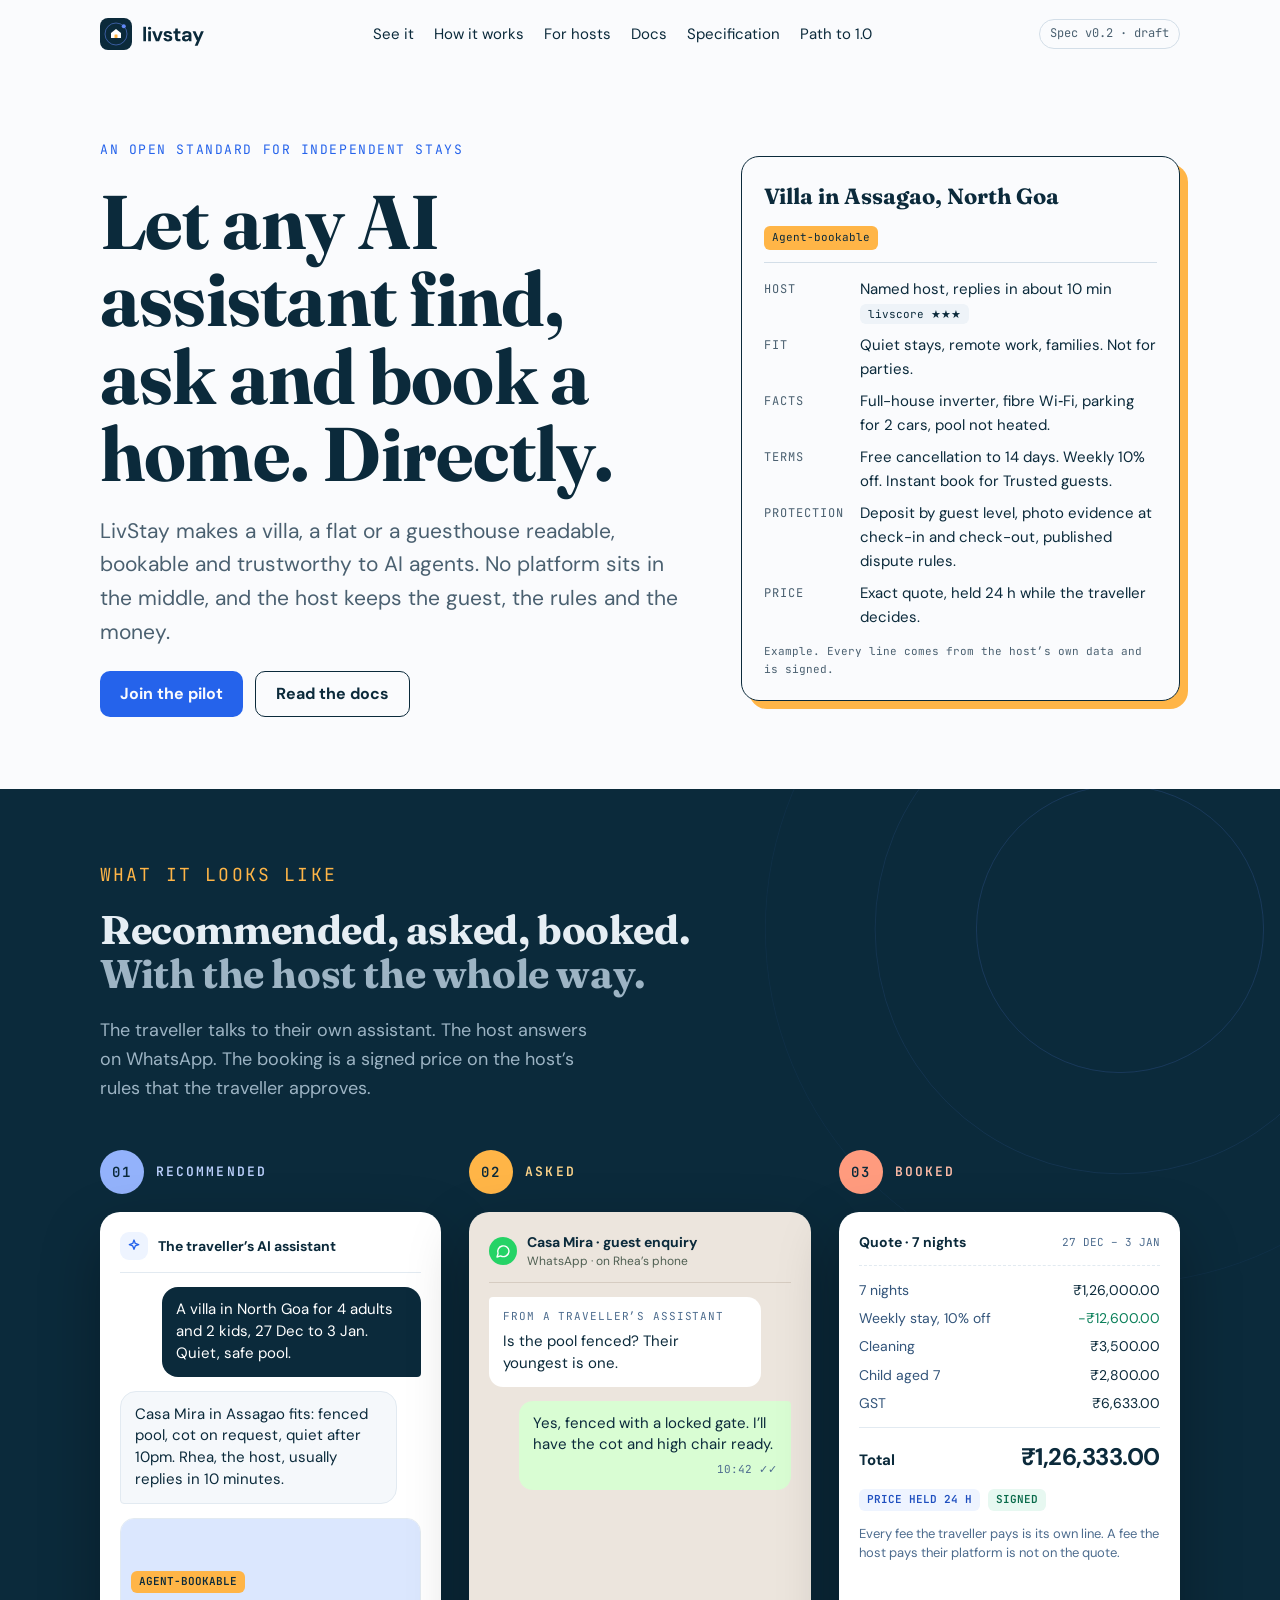
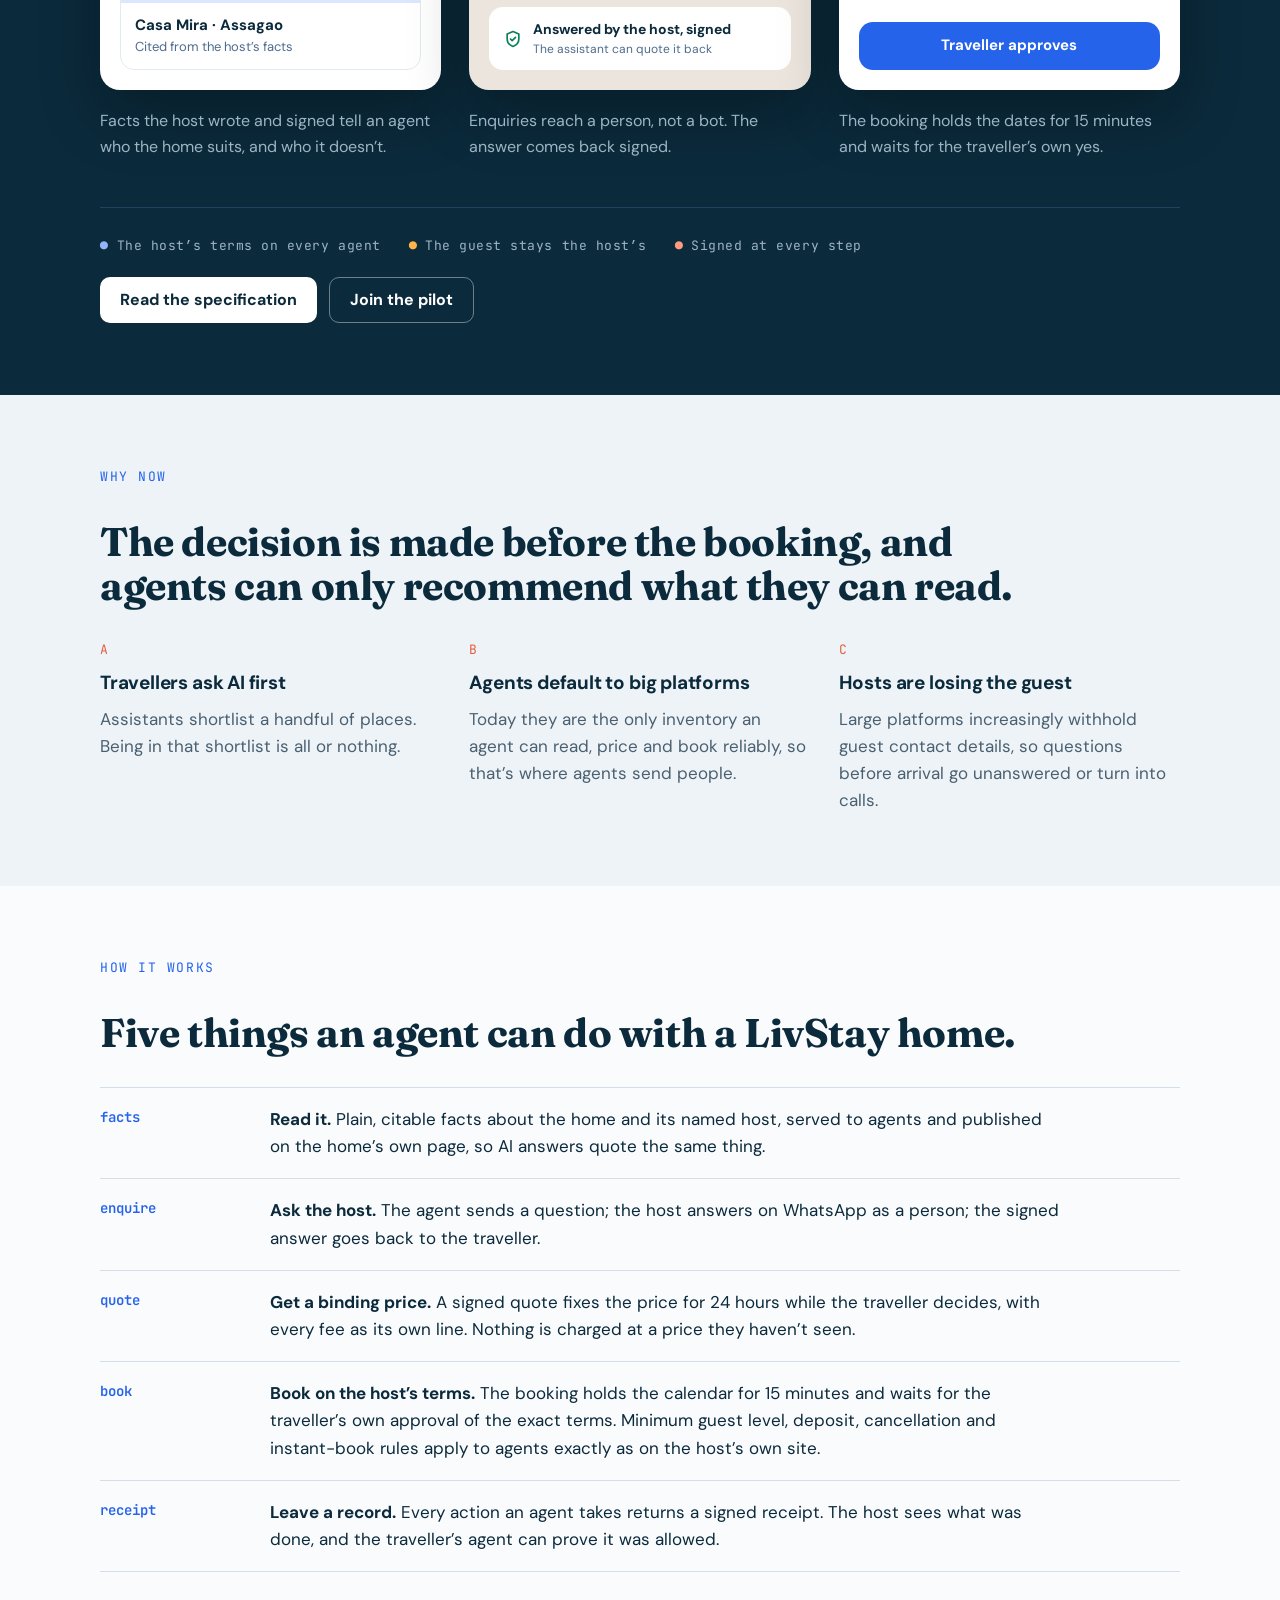
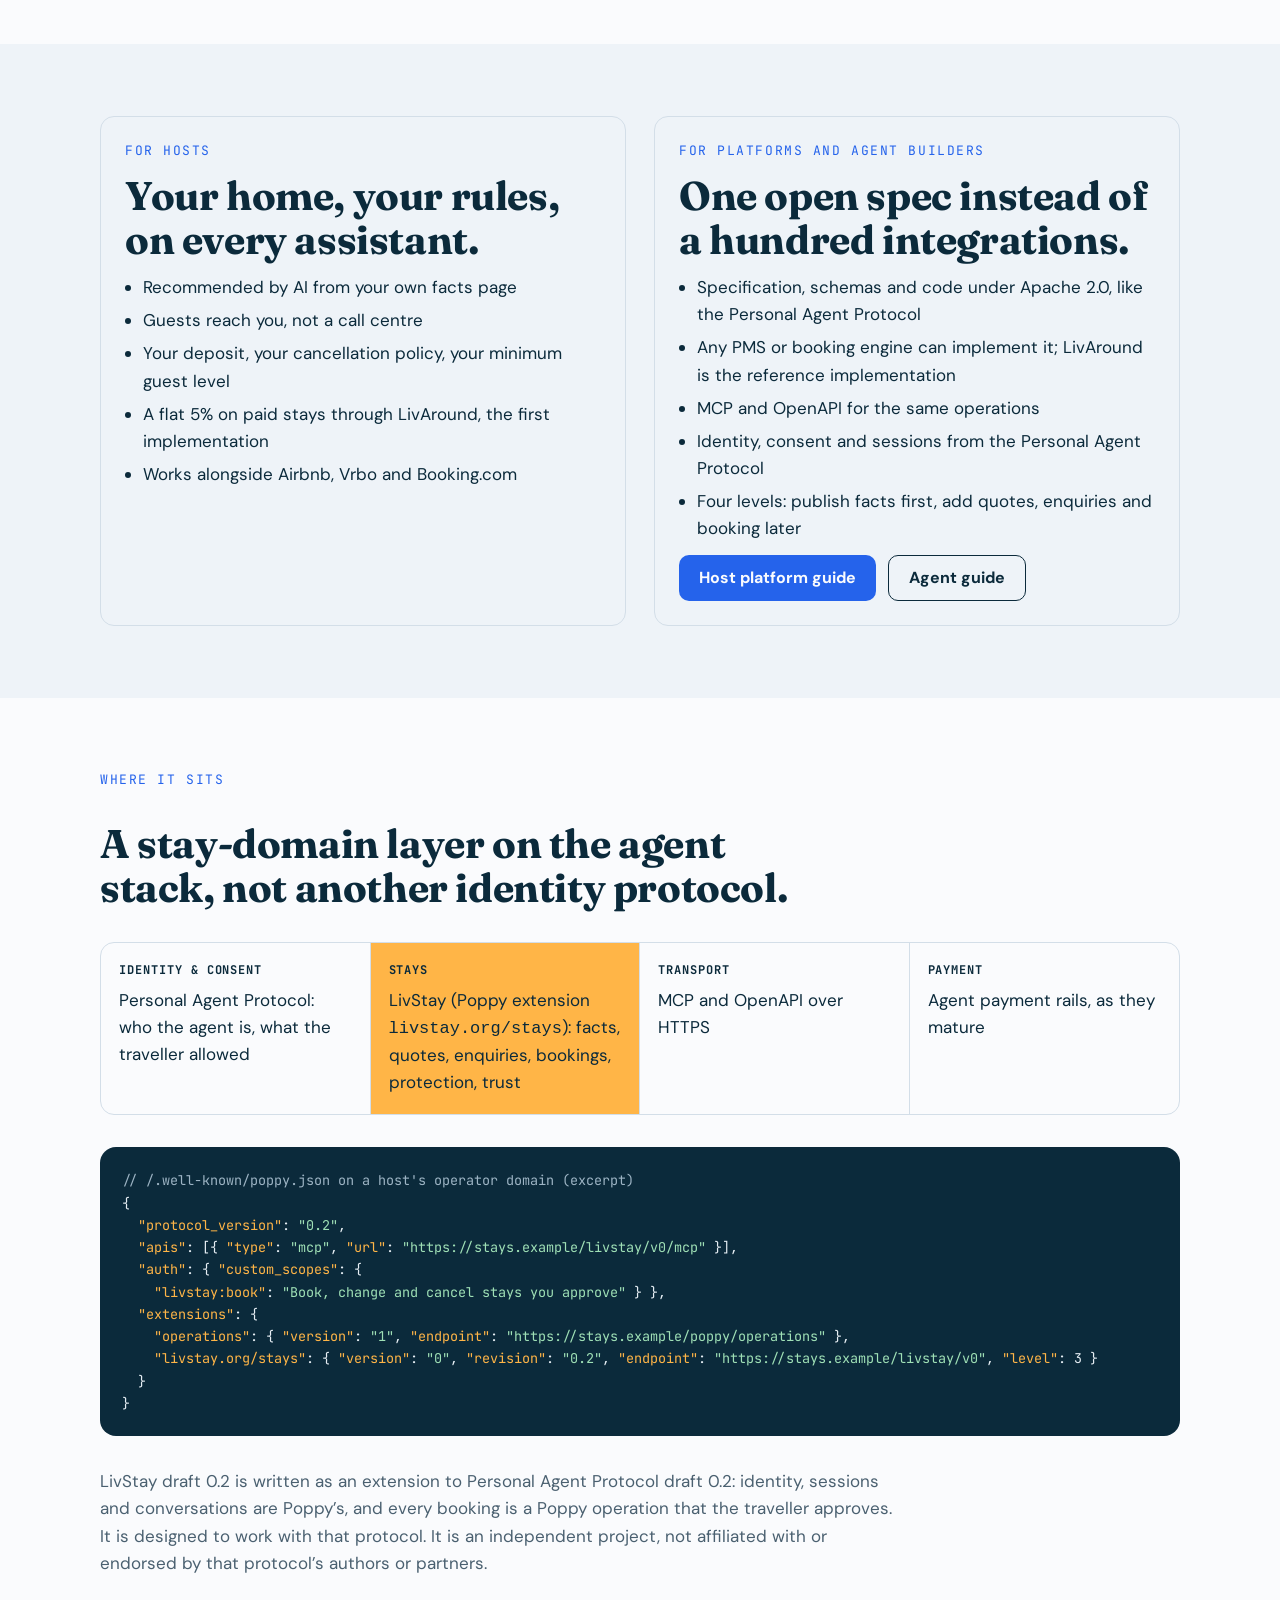
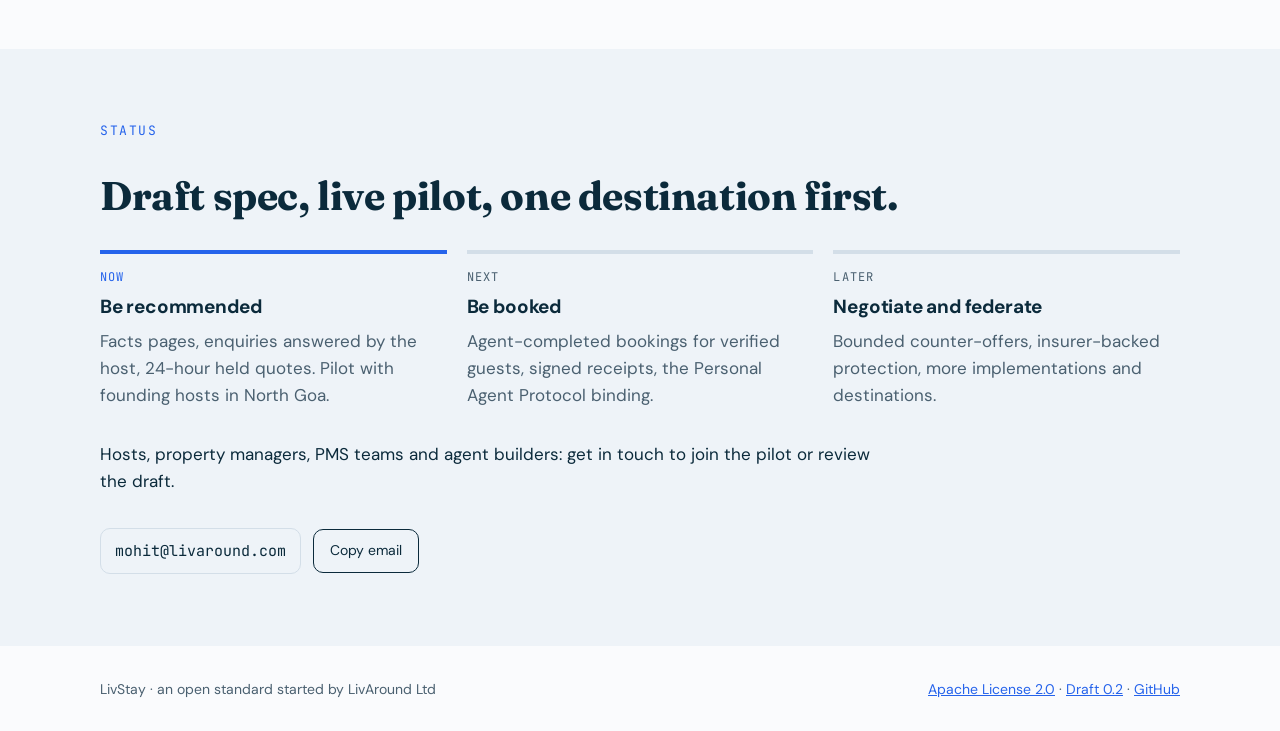
==== commit 6b3a0e07: "Brand: LivStay logo, a LivAround variant Same tile, orbit and house as the LivAround mark (Horizon t" ====
--- a/site/index.html
+++ b/site/index.html
@@ -1,6 +1,6 @@
 <!doctype html>
 <html lang="en"><head><meta charset="utf-8"><meta name="viewport" content="width=device-width, initial-scale=1, viewport-fit=cover">
-<link rel="canonical" href="https://livstay.org/">
+<link rel="canonical" href="https://livstay.org/"><link rel="icon" href="brand/favicon.svg" type="image/svg+xml"><link rel="icon" href="brand/favicon-32.png" sizes="32x32" type="image/png"><link rel="apple-touch-icon" href="brand/apple-touch-icon.png"><meta property="og:image" content="https://livstay.org/brand/livstay-logo-1260.png">
 <title>LivStay</title>
 <meta name="claude:viewport-fit-sides" content="cover">
 <meta name="description" content="LivStay is an open standard that makes independent homes readable, bookable and trustworthy to any AI assistant, with no platform in the middle.">
@@ -43,7 +43,9 @@
 .muted{color:var(--muted)}
 nav.top .wrap{padding-block:18px;flex-direction:row;align-items:center;justify-content:space-between;gap:16px;flex-wrap:wrap}
 .mark{font-family:var(--display);font-weight:700;font-size:24px;color:var(--fg);text-decoration:none;display:flex;align-items:center;gap:10px}
-.mark i{width:14px;height:14px;border-radius:50%;background:var(--sun);display:inline-block}
+.mark .logo{display:block;height:32px;width:auto}
+@media (prefers-color-scheme: dark){:root:not([data-theme="light"]) .mark .logo rect:first-of-type{fill:#12314A}}
+:root[data-theme="dark"] .mark .logo rect:first-of-type{fill:#12314A}
 .navlinks{display:flex;gap:20px;flex-wrap:wrap;font-size:15px}
 .navlinks a{color:var(--fg);text-decoration:none}
 .status{font-family:var(--mono);font-size:12px;padding:4px 10px;border:1px solid var(--rule);border-radius:999px;color:var(--muted)}
@@ -149,7 +151,7 @@
 </style>
 
 <nav class="top band"><div class="wrap">
-  <a class="mark" href="#top"><i aria-hidden="true"></i>LivStay</a>
+  <a class="mark" href="#top"><svg class="logo" viewBox="0 0 210 64" height="32" role="img" aria-label="LivStay"><title>LivStay</title><rect width="64" height="64" rx="16" fill="#0B2A3B"/><circle cx="32" cy="32" r="22" fill="none" stroke="#6389F7" stroke-width="1.5" stroke-opacity="0.7"/><path d="M22 30L32 22L42 30V40H22Z" fill="#FFFFFF"/><rect x="29" y="33" width="6" height="7" rx="1" fill="#FFB547"/><circle cx="47.556" cy="16.444" r="4" fill="#6389F7"/><path fill="currentColor" d="M86.64 46.5V17.7H92.04V46.5ZM96.44000000000001 46.5V26.34H101.84V46.5ZM99.16000000000001 23.58Q97.72000000000001 23.58 96.78 22.72Q95.84 21.86 95.84 20.54Q95.84 19.22 96.78 18.36Q97.72000000000001 17.5 99.16000000000001 17.5Q100.64 17.5 101.58000000000001 18.36Q102.52000000000001 19.22 102.52000000000001 20.54Q102.52000000000001 21.86 101.58000000000001 22.72Q100.64 23.58 99.16000000000001 23.58ZM111.68 46.5 104.28 26.34H109.96000000000001L114.96000000000001 41.42L119.96000000000001 26.34H125.6L118.24 46.5ZM136.12 46.98Q133.36 46.98 131.32 46.099999999999994Q129.28 45.22 128.12 43.66Q126.96000000000001 42.1 126.80000000000001 40.14H132.16Q132.36 40.9 132.84000000000003 41.519999999999996Q133.32000000000002 42.14 134.12 42.5Q134.92000000000002 42.86 136.04000000000002 42.86Q137.12 42.86 137.8 42.56Q138.48000000000002 42.26 138.82 41.739999999999995Q139.16 41.22 139.16 40.66Q139.16 39.82 138.68 39.36Q138.20000000000002 38.9 137.28000000000003 38.620000000000005Q136.36 38.34 135.04000000000002 38.06Q133.60000000000002 37.78 132.22000000000003 37.36Q130.84 36.94 129.76 36.3Q128.68 35.66 128.04000000000002 34.66Q127.4 33.66 127.4 32.18Q127.4 30.38 128.36 28.96Q129.32000000000002 27.54 131.16000000000003 26.7Q133.0 25.86 135.60000000000002 25.86Q139.24 25.86 141.36 27.5Q143.48000000000002 29.14 143.88 32.019999999999996H138.8Q138.56 31.1 137.74 30.560000000000002Q136.92000000000002 30.02 135.56 30.02Q134.12 30.02 133.36 30.54Q132.60000000000002 31.060000000000002 132.60000000000002 31.9Q132.60000000000002 32.46 133.10000000000002 32.900000000000006Q133.60000000000002 33.34 134.52 33.64Q135.44 33.94 136.76000000000002 34.22Q139.08 34.7 140.84000000000003 35.32Q142.60000000000002 35.94 143.60000000000002 37.08Q144.60000000000002 38.22 144.60000000000002 40.38Q144.60000000000002 42.3 143.56 43.8Q142.52 45.3 140.62 46.14Q138.72 46.98 136.12 46.98ZM157.24 46.5Q155.12 46.5 153.54000000000002 45.84Q151.96 45.18 151.08 43.64Q150.20000000000002 42.1 150.20000000000002 39.42V30.86H146.76000000000002V26.34H150.20000000000002L150.8 20.86H155.60000000000002V26.34H160.92000000000002V30.86H155.60000000000002V39.5Q155.60000000000002 40.86 156.20000000000002 41.379999999999995Q156.8 41.9 158.24 41.9H160.88V46.5ZM171.28 46.98Q168.76 46.98 167.12 46.16Q165.48 45.34 164.7 43.96Q163.92000000000002 42.58 163.92000000000002 40.9Q163.92000000000002 39.06 164.86 37.66Q165.8 36.26 167.7 35.459999999999994Q169.6 34.66 172.48000000000002 34.66H177.48000000000002Q177.48000000000002 33.18 177.08 32.2Q176.68 31.22 175.84 30.74Q175.0 30.259999999999998 173.6 30.259999999999998Q172.08 30.259999999999998 171.02 30.919999999999998Q169.96 31.58 169.72 32.94H164.48Q164.68 30.78 165.9 29.200000000000003Q167.12 27.62 169.14 26.740000000000002Q171.16 25.86 173.64000000000001 25.86Q176.48000000000002 25.86 178.56 26.82Q180.64000000000001 27.78 181.76 29.58Q182.88 31.38 182.88 34.019999999999996V46.5H178.32L177.72 43.42Q177.28 44.22 176.68 44.86Q176.08 45.5 175.28000000000003 45.980000000000004Q174.48000000000002 46.46 173.48000000000002 46.72Q172.48000000000002 46.98 171.28 46.98ZM172.56 42.82Q173.6 42.82 174.42000000000002 42.44Q175.24 42.06 175.84 41.400000000000006Q176.44 40.74 176.78 39.879999999999995Q177.12 39.019999999999996 177.24 38.019999999999996V37.980000000000004H173.12Q171.88 37.980000000000004 171.1 38.28Q170.32 38.58 169.95999999999998 39.14Q169.6 39.7 169.6 40.42Q169.6 41.22 169.95999999999998 41.739999999999995Q170.32 42.26 171.0 42.54Q171.68 42.82 172.56 42.82ZM189.48 55.3 194.36 44.26H193.16L185.08 26.34H190.96L196.72 39.34L201.92000000000002 26.34H207.64L195.2 55.3Z"/></svg></a>
   <div class="navlinks"><a href="#journey">See it</a><a href="#how">How it works</a><a href="#hosts">For hosts</a><a href="docs/introduction.html">Docs</a><a href="docs/specification.html">Specification</a><a href="docs/path-to-1.html">Path to 1.0</a></div>
   <span class="status">Spec v0.2 · draft</span>
 </div></nav>
